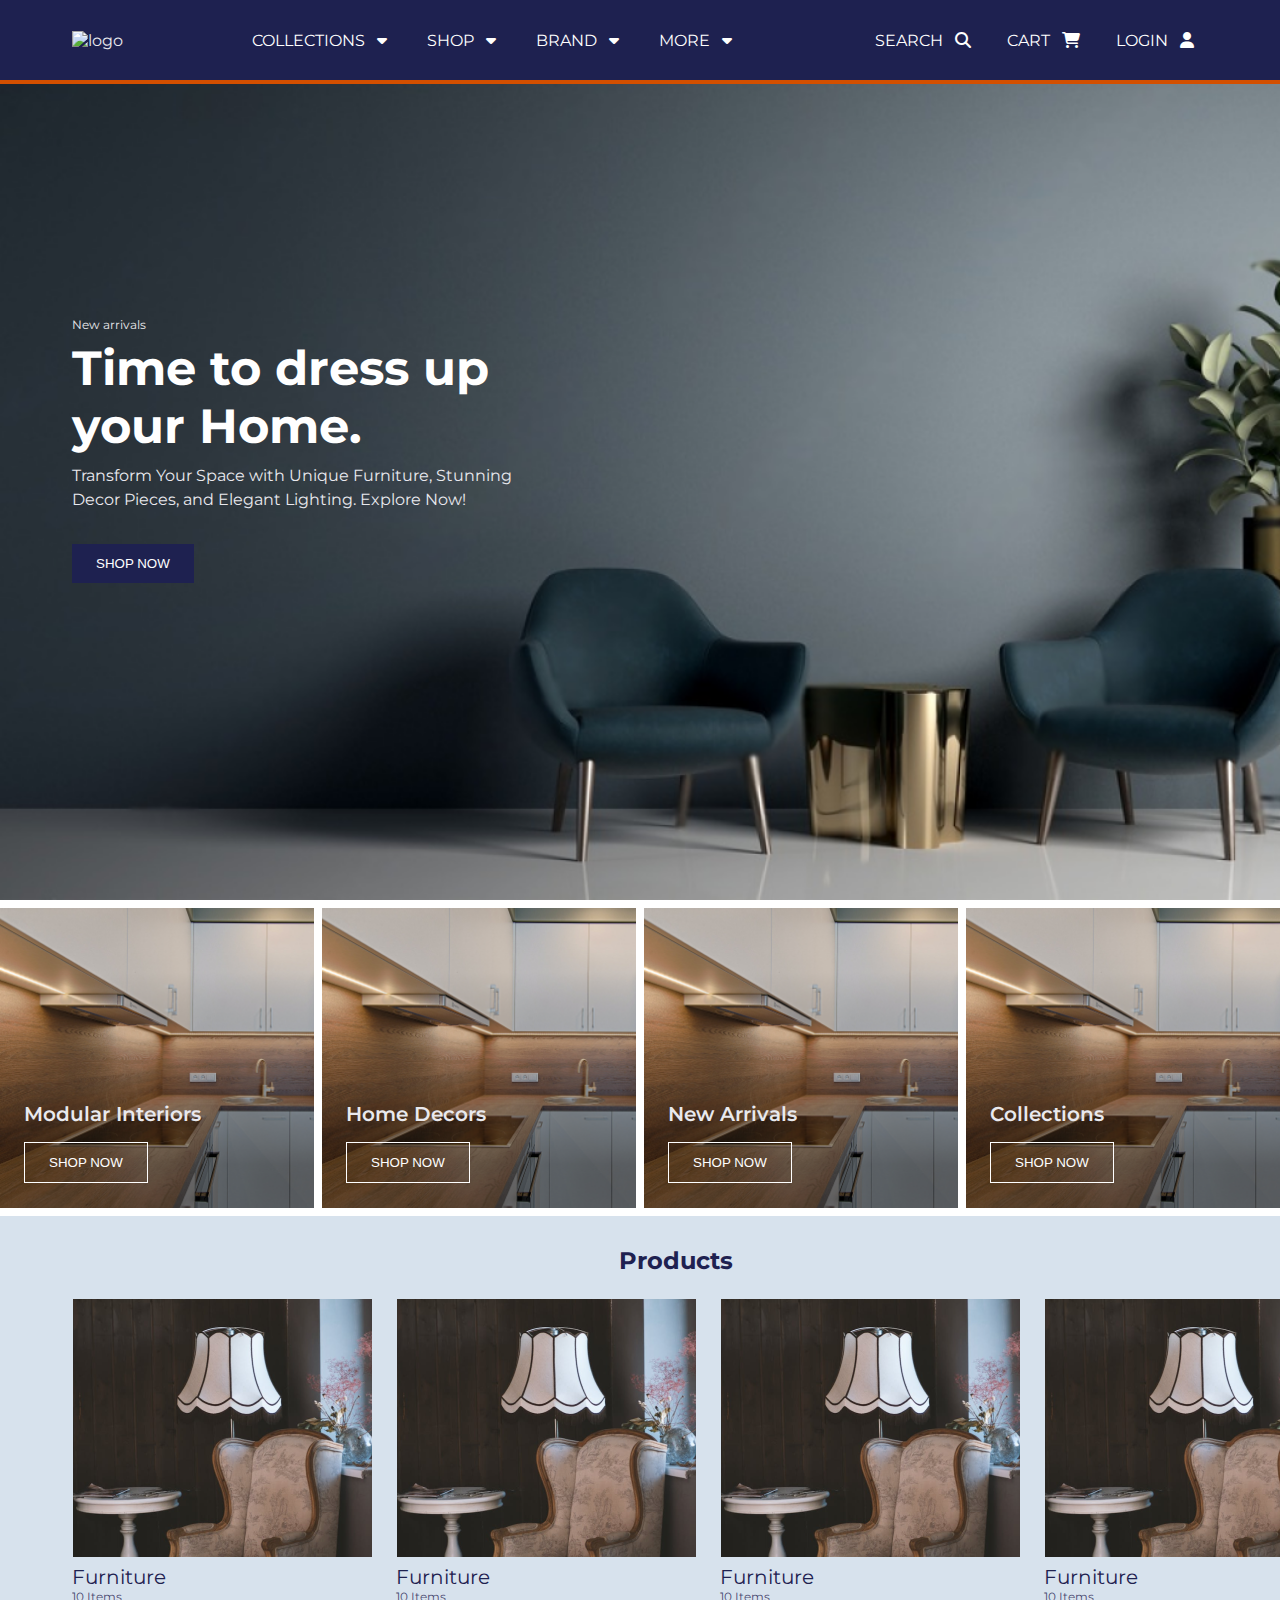
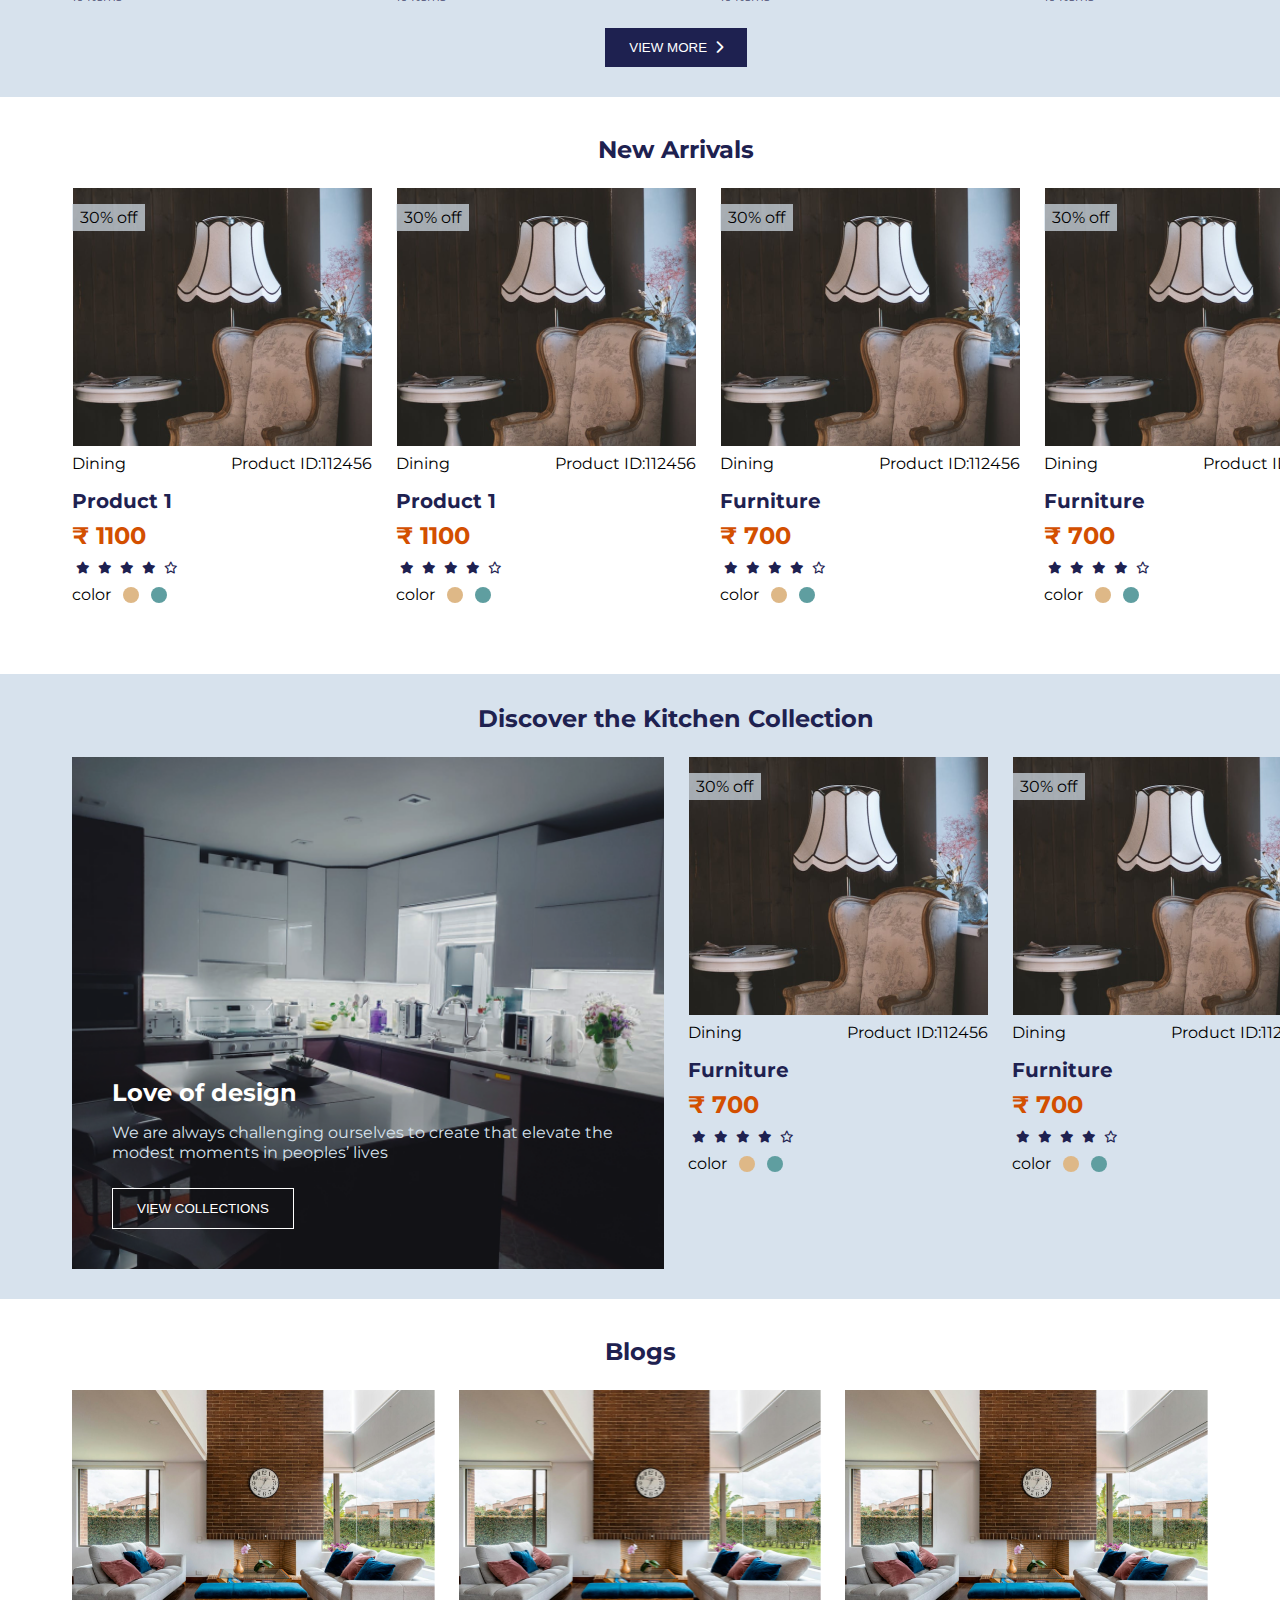
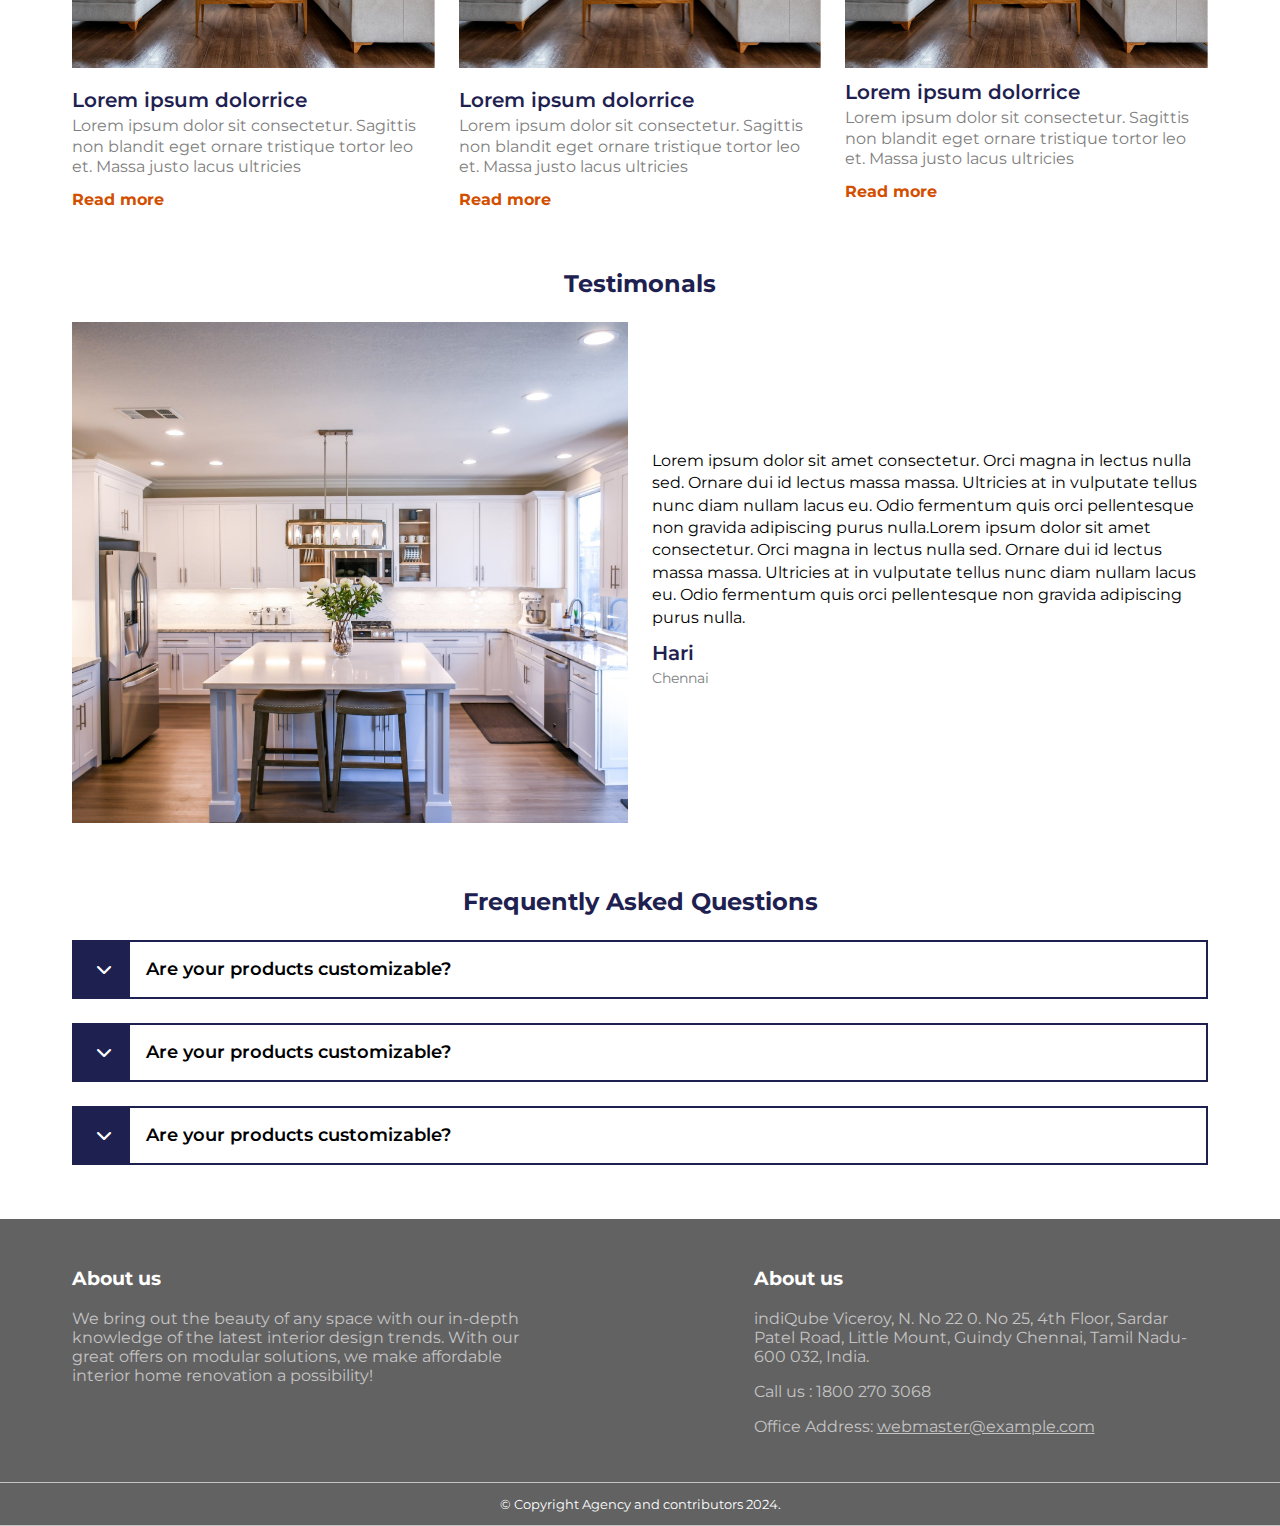
==== index.html @ 2c332faf "Add files via upload" ====
<!DOCTYPE html>
<html lang="en">
<head>
    <meta charset="UTF-8">
    <meta name="viewport" content="width=device-width, initial-scale=1.0">
    <title>Modern Envision eCommerce</title>
    <link rel="stylesheet" href="style.css">
    <link rel="stylesheet" href="responive.css">
    <link rel="stylesheet" href="https://cdnjs.cloudflare.com/ajax/libs/font-awesome/6.5.1/css/all.min.css" />
    <link rel="preconnect" href="https://fonts.googleapis.com">
    <link rel="preconnect" href="https://fonts.gstatic.com" crossorigin>
    <link href="https://fonts.googleapis.com/css2?family=Montserrat:ital,wght@0,100..900;1,100..900&display=swap" rel="stylesheet">
</head>
<body>
    
    <header class="nav">
        <div class="logo-link">
            <img src="Images/Logo.svg" alt="logo" class="logo">
        </div>
        <div class="menu">
            <a href="#" class="menu-item">
                <div class="menu-link">COLLECTIONS</div>
                <i class="fa fa-caret-down"></i>
            </a>
            <a href="#" class="menu-item">
                <div class="menu-link">SHOP</div>
                <i class="fa fa-caret-down"></i>
            </a>
            <a href="#" class="menu-item">
                <div class="menu-link">BRAND</div>
                <i class="fa fa-caret-down"></i>
            </a>
            <a href="#" class="menu-item">
                <div class="menu-link">MORE</div>
                <i class="fa fa-caret-down"></i>
            </a>
        </div>

        <div class="link">
            <a href="#" class="link-item">
                <div class="menu-link">SEARCH</div>
                <i class="fa fa-search" aria-hidden="true"></i>
                
            </a>
            <a href="#" class="link-item">
                <div class="menu-link">CART</div>
                <i class="fa fa-shopping-cart" aria-hidden="true"></i>
            </a>
            <a href="#" class="link-item">
                <div class="menu-link">LOGIN</div>
                <i class="fa fa-user" ></i>
            </a>
            
            <div class="action-btn">
                <i class="fa fa-bars" aria-hidden="true"></i>
            </div>
            
        </div>
        <div class="Nav_dropdown">
            <div class="action-btn">
                <i class="fa fa-bars" aria-hidden="true"></i>
            </div>
            <div class="menu">
                <a href="#" class="menu-item">
                    <div class="menu-link">COLLECTIONS</div>
                </a>
                <a href="#" class="menu-item">
                    <div class="menu-link">SHOP</div>
                </a>
                <a href="#" class="menu-item">
                    <div class="menu-link">BRAND</div>
                </a>
                <a href="#" class="menu-item">
                    <div class="menu-link">MORE</div>
                </a>
            </div>
    
        </div>
    
    </header>
    <section class="hero">
        <img src="Images/hero-image.png" alt="hero-image" class="hero-image">
        <div class="hero-wrapper">
            <div class="hero-contant">
                <div class="hero-caption">New arrivals</div>
                <div class="hero-heading">Time to dress up your Home.</div>
                <div class="hero-subheading">Transform Your Space with Unique Furniture, Stunning Decor Pieces, and Elegant Lighting. Explore Now!</div>
            </div>
            <div class="primary-btn-container">
                <button class="primary-btn">SHOP NOW</button>
            </div>
        </div>
    </section>

    <!--End of header-->
    <!--start of collection-->
    <section class="collection">
        <div class="collection-card1">
            <img src="Images/collection1.png" alt="collection-image" class="collection-image">
            <div class="collection-container">
                <div class="collection-name">Modular Interiors</div>
                <button class="secondary-btn">SHOP NOW</button>
            </div>
        </div>
        <div class="collection-card2">
            <img src="Images/collection1.png" alt="collection-image" class="collection-image">
            <div class="collection-container">
                <div class="collection-name">Home Decors</div>
                <button class="secondary-btn">SHOP NOW</button>
            </div>
        </div>
        <div class="collection-card3">
            <img src="Images/collection1.png" alt="collection-image" class="collection-image">
            <div class="collection-container">
                <div class="collection-name">New Arrivals</div>
                <button class="secondary-btn">SHOP NOW</button>
            </div>
        </div>
        <div class="collection-card4">
            <img src="Images/collection1.png" alt="collection-image" class="collection-image">
            <div class="collection-container">
                <div class="collection-name">Collections</div>
                <button class="secondary-btn">SHOP NOW</button>
            </div>
        </div>

    </section>

    <!--end of collection-->
    <!--Start of Products-->
    <section class="products">
        <div class="section-heading-container">
            <div class="section-heading">Products</div>
        </div>
        <div class="products-wrapper">
            <!--product card-->
            <a class="products-card" href="#">
                <div class="product-image-wrapper">
                    <img src="Images/Product-image.png" alt="Product-image" class="product-image">
                </div>
                <p class="product-name">Furniture</p>
                <p class="No-of-product">10 Items</p>
            </a>
            <a class="products-card" href="#">
                <div class="product-image-wrapper">
                    <img src="Images/Product-image.png" alt="Product-image" class="product-image">
                </div>
                <p class="product-name">Furniture</p>
                <p class="No-of-product">10 Items</p>
            </a>
            <a class="products-card" href="#">
                <div class="product-image-wrapper">
                    <img src="Images/Product-image.png" alt="Product-image" class="product-image">
                </div>
                <p class="product-name">Furniture</p>
                <p class="No-of-product">10 Items</p>
            </a>
            <a class="products-card" href="#">
                <div class="product-image-wrapper">
                    <img src="Images/Product-image.png" alt="Product-image" class="product-image">
                </div>
                <p class="product-name">Furniture</p>
                <p class="No-of-product">10 Items</p>
            </a>
            <a class="products-card" href="#">
                <div class="product-image-wrapper">
                    <img src="Images/Product-image.png" alt="Product-image" class="product-image">
                </div>
                <p class="product-name">Furniture</p>
                <p class="No-of-product">10 Items</p>
            </a>
            <a class="products-card" href="#">
                <div class="product-image-wrapper">
                    <img src="Images/Product-image.png" alt="Product-image" class="product-image">
                </div>
                <p class="product-name">Furniture</p>
                <p class="No-of-product">10 Items</p>
            </a>
            <a class="products-card" href="#">
                <div class="product-image-wrapper">
                    <img src="Images/Product-image.png" alt="Product-image" class="product-image">
                </div>
                <p class="product-name">Furniture</p>
                <p class="No-of-product">10 Items</p>
            </a>
        </div>
        <div class="section-btn-container">
            <button class="primary-btn">VIEW MORE <span><i class="fa-solid fa-chevron-right"></i> </span></button>
        </div>
    </section>

    <!--End of product sections-->
    <!--End of New Arrivals-->
    <section class="New-arrivals">
        <div class="section-heading-container">
            <div class="section-heading">New Arrivals</div>
        </div>
        <div class="products-wrapper">
            <!--product card-->
            <div class="products-card-new-arrivals" id="prod-0001">
                <div class="product-image-wrapper">
                    <img src="Images/Product-image.png" alt="Product-image" class="product-image">
                    <div class="product-offer">30% off</div>
                    <!--<div class="add-to-cart-container">
                        <button class="secondary-btn">Add to card</button>
                    </div>-->
                </div>
                <div class="product-id">
                    <div class="product-cat">Dining</div>
                    <div class="prod-id">Product ID:112456</div>
                </div>
                <p class="product-name">Product 1</p>
                <p class="product-price">₹ 1100</p>
                <div class="product-rating">
                    <i class="fa-solid fa-star fa-xs" id="star"></i>
                    <i class="fa-solid fa-star fa-xs" id="star"></i>
                    <i class="fa-solid fa-star fa-xs" id="star"></i>
                    <i class="fa-solid fa-star fa-xs" id="star"></i>
                    <i class="fa-regular fa-star fa-xs" id="star"></i>
                </div>
                <div class="product-color-container">
                    <p class="product-color">color </p>
                    <div class="prod_color"></div>
                    <div class="prod_color"></div>    

                </div>
            </div>
            <!--product card-->
            <div class="products-card-new-arrivals" id="prod-0001">
                <div class="product-image-wrapper">
                    <img src="Images/Product-image.png" alt="Product-image" class="product-image">
                    <div class="product-offer">30% off</div>
                    <!--<div class="add-to-cart-container">
                        <button class="secondary-btn">Add to card</button>
                    </div>-->
                </div>
                <div class="product-id">
                    <div class="product-cat">Dining</div>
                    <div class="prod-id">Product ID:112456</div>
                </div>
                <p class="product-name">Product 1</p>
                <p class="product-price">₹ 1100</p>
                <div class="product-rating">
                    <i class="fa-solid fa-star fa-xs" id="star"></i>
                    <i class="fa-solid fa-star fa-xs" id="star"></i>
                    <i class="fa-solid fa-star fa-xs" id="star"></i>
                    <i class="fa-solid fa-star fa-xs" id="star"></i>
                    <i class="fa-regular fa-star fa-xs" id="star"></i>
                </div>
                <div class="product-color-container">
                    <p class="product-color">color </p>
                    <div class="prod_color"></div>
                    <div class="prod_color"></div>    

                </div>
            </div>
            <!--product card-->
            <div class="products-card-new-arrivals">
                <div class="product-image-wrapper">
                    <img src="Images/Product-image.png" alt="Product-image" class="product-image">
                    <div class="product-offer">30% off</div>
                    <!--<div class="add-to-cart-container">
                        <button class="secondary-btn">Add to card</button>
                    </div>-->
                </div>
                <div class="product-id">
                    <div class="product-cat">Dining</div>
                    <div class="prod-id">Product ID:112456</div>
                </div>
                <p class="product-name">Furniture</p>
                <p class="product-price">₹ 700</p>
                <div class="product-rating">
                    <i class="fa-solid fa-star fa-xs" id="star"></i>
                    <i class="fa-solid fa-star fa-xs" id="star"></i>
                    <i class="fa-solid fa-star fa-xs" id="star"></i>
                    <i class="fa-solid fa-star fa-xs" id="star"></i>
                    <i class="fa-regular fa-star fa-xs" id="star"></i>
                </div>
                <div class="product-color-container">
                    <p class="product-color">color </p>
                    <div class="prod_color"></div>
                    <div class="prod_color"></div>    

                </div>
            </div>
            <!--product card-->
            <div class="products-card-new-arrivals" >
                <div class="product-image-wrapper">
                    <img src="Images/Product-image.png" alt="Product-image" class="product-image">
                    <div class="product-offer">30% off</div>
                    <!--<div class="add-to-cart-container">
                        <button class="secondary-btn">Add to card</button>
                    </div>-->
                </div>
                <div class="product-id">
                    <div class="product-cat">Dining</div>
                    <div class="prod-id">Product ID:112456</div>
                </div>
                <p class="product-name">Furniture</p>
                <p class="product-price">₹ 700</p>
                <div class="product-rating">
                    <i class="fa-solid fa-star fa-xs" id="star"></i>
                    <i class="fa-solid fa-star fa-xs" id="star"></i>
                    <i class="fa-solid fa-star fa-xs" id="star"></i>
                    <i class="fa-solid fa-star fa-xs" id="star"></i>
                    <i class="fa-regular fa-star fa-xs" id="star"></i>
                </div>
                <div class="product-color-container">
                    <p class="product-color">color </p>
                    <div class="prod_color"></div>
                    <div class="prod_color"></div>    

                </div>
            </div>
            <!--product card-->
            <div class="products-card-new-arrivals" >
                <div class="product-image-wrapper">
                    <img src="Images/Product-image.png" alt="Product-image" class="product-image">
                    <div class="product-offer">30% off</div>
                    <!--<div class="add-to-cart-container">
                        <button class="secondary-btn">Add to card</button>
                    </div>-->
                </div>
                <div class="product-id">
                    <div class="product-cat">Dining</div>
                    <div class="prod-id">Product ID:112456</div>
                </div>
                <p class="product-name">Furniture</p>
                <p class="product-price">₹ 700</p>
                <div class="product-rating">
                    <i class="fa-solid fa-star fa-xs" id="star"></i>
                    <i class="fa-solid fa-star fa-xs" id="star"></i>
                    <i class="fa-solid fa-star fa-xs" id="star"></i>
                    <i class="fa-solid fa-star fa-xs" id="star"></i>
                    <i class="fa-regular fa-star fa-xs" id="star"></i>
                </div>
                <div class="product-color-container">
                    <p class="product-color">color </p>
                    <div class="prod_color"></div>
                    <div class="prod_color"></div>    

                </div>
            </div>
            <!--product card-->
            <div class="products-card-new-arrivals" >
                <div class="product-image-wrapper">
                    <img src="Images/Product-image.png" alt="Product-image" class="product-image">
                    <div class="product-offer">30% off</div>
                    <!--<div class="add-to-cart-container">
                        <button class="secondary-btn">Add to card</button>
                    </div>-->
                </div>
                <div class="product-id">
                    <div class="product-cat">Dining</div>
                    <div class="prod-id">Product ID:112456</div>
                </div>
                <p class="product-name">Furniture</p>
                <p class="product-price">₹ 700</p>
                <div class="product-rating">
                    <i class="fa-solid fa-star fa-xs" id="star"></i>
                    <i class="fa-solid fa-star fa-xs" id="star"></i>
                    <i class="fa-solid fa-star fa-xs" id="star"></i>
                    <i class="fa-solid fa-star fa-xs" id="star"></i>
                    <i class="fa-regular fa-star fa-xs" id="star"></i>
                </div>
                <div class="product-color-container">
                    <p class="product-color">color </p>
                    <div class="prod_color"></div>
                    <div class="prod_color"></div>    

                </div>
            </div>
        </div>   
    </section>
    <!---end of new-arivals-->
    <!---start of collectios-->
    <section class="New-collection">
        <div class="collection-collection">
            <div class="section-heading-container">
                <div class="section-heading">Discover the Kitchen Collection</div>
            </div>
            <div class="New-collection-container">
                <div class="collection-ad">
                    <img src="Images/collection-ad-image.png" class="collection-ad-image">
                    <div class="collection-ad-contant">
                        <p class="collection-ad-heading">Love of design</p>
                        <p class="collection-ad-paragraph">We are always challenging ourselves to create that elevate the modest moments in peoples’ lives</p>
                        <button class="secondary-btn">VIEW COLLECTIONS</button>
                    </div>
                </div>
                <div class="collection-products-wrapper">
                    <div class="products-wrapper">
                        <div class="products-card-new-arrivals" >
                            <div class="product-image-wrapper">
                                <img src="Images/Product-image.png" alt="Product-image" class="product-image">
                                <div class="product-offer">30% off</div>
                                <!--<div class="add-to-cart-container">
                                    <button class="secondary-btn">Add to card</button>
                                </div>-->
                            </div>
                            <div class="product-id">
                                <div class="product-cat">Dining</div>
                                <div class="prod-id">Product ID:112456</div>
                            </div>
                            <p class="product-name">Furniture</p>
                            <p class="product-price">₹ 700</p>
                            <div class="product-rating">
                                <i class="fa-solid fa-star fa-xs" id="star"></i>
                                <i class="fa-solid fa-star fa-xs" id="star"></i>
                                <i class="fa-solid fa-star fa-xs" id="star"></i>
                                <i class="fa-solid fa-star fa-xs" id="star"></i>
                                <i class="fa-regular fa-star fa-xs" id="star"></i>
                            </div>
                            <div class="product-color-container">
                                <p class="product-color">color </p>
                                <div class="prod_color"></div>
                                <div class="prod_color"></div>    
            
                            </div>
                        </div>

                        <div class="products-card-new-arrivals" >
                            <div class="product-image-wrapper">
                                <img src="Images/Product-image.png" alt="Product-image" class="product-image">
                                <div class="product-offer">30% off</div>
                                <!--<div class="add-to-cart-container">
                                    <button class="secondary-btn">Add to card</button>
                                </div>-->
                            </div>
                            <div class="product-id">
                                <div class="product-cat">Dining</div>
                                <div class="prod-id">Product ID:112456</div>
                            </div>
                            <p class="product-name">Furniture</p>
                            <p class="product-price">₹ 700</p>
                            <div class="product-rating">
                                <i class="fa-solid fa-star fa-xs" id="star"></i>
                                <i class="fa-solid fa-star fa-xs" id="star"></i>
                                <i class="fa-solid fa-star fa-xs" id="star"></i>
                                <i class="fa-solid fa-star fa-xs" id="star"></i>
                                <i class="fa-regular fa-star fa-xs" id="star"></i>
                            </div>
                            <div class="product-color-container">
                                <p class="product-color">color </p>
                                <div class="prod_color"></div>
                                <div class="prod_color"></div>    
            
                            </div>
                        </div>

                        <div class="products-card-new-arrivals" >
                            <div class="product-image-wrapper">
                                <img src="Images/Product-image.png" alt="Product-image" class="product-image">
                                <div class="product-offer">30% off</div>
                                <!--<div class="add-to-cart-container">
                                    <button class="secondary-btn">Add to card</button>
                                </div>-->
                            </div>
                            <div class="product-id">
                                <div class="product-cat">Dining</div>
                                <div class="prod-id">Product ID:112456</div>
                            </div>
                            <p class="product-name">Furniture</p>
                            <p class="product-price">₹ 700</p>
                            <div class="product-rating">
                                <i class="fa-solid fa-star fa-xs" id="star"></i>
                                <i class="fa-solid fa-star fa-xs" id="star"></i>
                                <i class="fa-solid fa-star fa-xs" id="star"></i>
                                <i class="fa-solid fa-star fa-xs" id="star"></i>
                                <i class="fa-regular fa-star fa-xs" id="star"></i>
                            </div>
                            <div class="product-color-container">
                                <p class="product-color">color </p>
                                <div class="prod_color"></div>
                                <div class="prod_color"></div>    
            
                            </div>
                        </div>
                    </div>
                </div>
            </div>
        </div>

    </section>

    <!--End of New collection-->
    <!---start of blogs-->

    <section class="blogs-section">
        <div class="section-heading-container">
            <div class="section-heading">Blogs</div>

        </div>
        <div class="blogs-container">
            <div class="blogs">
                <div class="blogs-img">
                    <img src="Images/Blog-img.png" class="blogs-img">
                </div>
                <p class="bloger-name">Lorem ipsum dolorrice</p>
                <p class="bloger-story">Lorem ipsum dolor sit  consectetur. Sagittis non blandit eget ornare tristique tortor leo et. Massa justo lacus ultricies </p>
                <p class="tertiary-btn">Read more</p>
            </div>
            <div class="blogs">
                <div class="blogs-img">
                    <img src="Images/Blog-img.png" class="blogs-img">
                </div>
                <p class="bloger-name">Lorem ipsum dolorrice</p>
                <p class="bloger-story">Lorem ipsum dolor sit  consectetur. Sagittis non blandit eget ornare tristique tortor leo et. Massa justo lacus ultricies </p>
                <p class="tertiary-btn">Read more</p>
            </div>
            <div class="blogs">
                <div class="blogs-img-wrapper">
                    <img src="Images/Blog-img.png" class="blogs-img">
                </div>
                <p class="bloger-name">Lorem ipsum dolorrice</p>
                <p class="bloger-story">Lorem ipsum dolor sit  consectetur. Sagittis non blandit eget ornare tristique tortor leo et. Massa justo lacus ultricies </p>
                <a class="tertiary-btn">Read more</a>
            </div>
        </div>

    </section>
    <!--end of blogs-->
    <!--start of testimonals--> 
    <section class="testimonals-section">
        <div class="section-heading-container">
            <div class="section-heading">Testimonals</div>
            
        </div>
        <div class="testimonals-container">
            <div class="testimonals--wrapper-left">
                <img src="Images/testimonals.png" class="testimonals-image">
            </div>
            <div class="testimonals--wrapper-right">
                <p class="user-strory">Lorem ipsum dolor sit amet consectetur. Orci magna in lectus nulla sed. Ornare dui id lectus massa massa. Ultricies at in vulputate tellus nunc diam nullam lacus eu. Odio fermentum quis orci pellentesque non gravida adipiscing purus nulla.Lorem ipsum dolor sit amet consectetur. Orci magna in lectus nulla sed. Ornare dui id lectus massa massa. Ultricies at in vulputate tellus nunc diam nullam lacus eu. Odio fermentum quis orci pellentesque non gravida adipiscing purus nulla.</p>
                <p class="user-name">Hari</p>
                <p class="user-location">Chennai</p>
            </div>
        </div>
    </section>
    
    <!--end of testimonals-->
    <!--start of FAQ--> 
    <section class="faq">
        <div class="section-heading-container">
            <div class="section-heading">Frequently Asked Questions</div>
        </div>
        <div class="faq-container">
            <div class="accorden">
                <div class="accorden_head">
                    <div class="acord_icon">
                        <i class="fa fa-chevron-down" aria-hidden="true"></i>
                    </div>
                    <div class="acord_question">
                        Are your products customizable?
                    </div>
                </div>
                
            </div>
            <div class="faq_answer">
                <p>Lorem ipsum dolor sit amet. Sit dolor autem et aliquid quasi ad totam eveniet et quas iste ea sequi blanditiis. Et placeat ullam est dolorem labore et tempore omnis ut sequi voluptas ut distinctio reprehenderit sed blanditiis voluptatem. Ut omnis exercitationem id autem sunt sed distinctio explicabo id atque reiciendis.</p>
            </div>
        </div>

        <div class="faq-container">
            <div class="accorden">
                <div class="accorden_head">
                    <div class="acord_icon">
                        <i class="fa fa-chevron-down" aria-hidden="true"></i>
                    </div>
                    <div class="acord_question">
                        Are your products customizable?
                    </div>
                </div>
                
            </div>
            <div class="faq_answer">
                <p>Lorem ipsum dolor sit amet. Sit dolor autem et aliquid quasi ad totam eveniet et quas iste ea sequi blanditiis. Et placeat ullam est dolorem labore et tempore omnis ut sequi voluptas ut distinctio reprehenderit sed blanditiis voluptatem. Ut omnis exercitationem id autem sunt sed distinctio explicabo id atque reiciendis.</p>
            </div>
        </div>

        <div class="faq-container">
            <div class="accorden">
                <div class="accorden_head">
                    <div class="acord_icon">
                        <i class="fa fa-chevron-down" aria-hidden="true"></i>
                    </div>
                    <div class="acord_question">
                        Are your products customizable?
                    </div>
                </div>
                
            </div>
            <div class="faq_answer">
                <p>Lorem ipsum dolor sit amet. Sit dolor autem et aliquid quasi ad totam eveniet et quas iste ea sequi blanditiis. Et placeat ullam est dolorem labore et tempore omnis ut sequi voluptas ut distinctio reprehenderit sed blanditiis voluptatem. Ut omnis exercitationem id autem sunt sed distinctio explicabo id atque reiciendis.</p>
            </div>
        </div>
    </section>
    <section class="footer">
        <div class="container">
            <h3>About us</h3>
            <p>We bring out the beauty of any space with our in-depth knowledge of the latest interior design trends. With our great offers on modular solutions, we make affordable interior home renovation a possibility!</p>
        </div>
        <div class="container">
            <h3>About us</h3>
            <p>indiQube Viceroy, N. No 22 0. No 25, 4th Floor, Sardar Patel Road, Little Mount, Guindy Chennai, Tamil Nadu-600 032, India. </p>
            <p>Call us : <span>1800 270 3068</span></p>
            <p>Office Address: <a href="mailto:talktous@magickhome.com">webmaster@example.com</a></p>
            
        </div>


    </section>

    <section class="copyright">
        <p>© Copyright Agency and contributors 2024.</p>
    </section>
    
    <script src="script.js"></script>
</body>
</html>
---- style.css ----
body{
    font-family: "Montserrat", sans-serif;
    margin: 0;

}
section{
    overflow: hidden;
   
}
a{
    text-decoration: none;
}

i{
    padding-left: 4px;
}
header{
    display: flex;
    background-color: #1E2150;
    color: #E9E9EE;
    align-items: center;
    justify-content: space-between;
    position:fixed;
    top: 0;
    left: 0;
    right: 0;
    height: 80px;
    padding: 0 72px 0 72px;
    border-bottom: 3pt solid #D34F00;
    z-index: 100;
}
.logo{
    height: 64px;
}

.menu {
    display: flex;
}

.menu-item{
    display: flex;
    padding: 8px 16px 8px 16px;
    align-items: center;
    color: white;
}

.menu-item:hover, .link-item:hover{
    color: #D34F00;
    font-weight: bold;
}

.menu-link{
    padding: 8px;
    text-decoration: none;
}
.link{
    display: flex;
}

.link-item{
    display: flex;
    padding: 8px 14px 8px 14px;
    align-items: center;
    color: white;
}


.action-btn i{
    font-size: 18px;
}

.action-btn ,.Nav_dropdown{
    display: none;
}

.Nav_dropdown .active-nav{
    position: absolute;
    top: 0;
    bottom: 0;
    right: 0;
    width: 336px;
    height: 100vh;
    display: flex;
    flex-direction: column;
    background-color:rgba(30, 33, 80, 1);
    align-items: end;
    padding: 24px 24px;
}


.Nav_dropdown .menu{
    display: flex;
    flex-direction: column;
    padding: 8px 16px 8px 16px;
    color: white;
    width: 100%;
}

.Nav_dropdown .action-btn{
    display: block;
    float: right;
}



.hero{
    width: 100%;
    height: 100vh;
    position: relative;
    display: flex;
    align-items: center;
    
}
.collection-image, .hero-image {
    width: 100%;
    height: 100%;
    object-fit:cover;
    background-repeat: no-repeat;
    transition: scale .5s;
}

.collection-image:hover{
    scale: 1.1;
}


.hero-wrapper{
    position: absolute;
    max-width: 35%; 
    left:72px;

}

.hero-caption{
    color: #E9E9EE;
    font-size: 12px;
    padding-bottom: 8px;
}

.hero-heading{
    color:white;
    font-size: 48px;
    font-weight: bold;
    line-height: 120%;
    padding-bottom: 8px;
    
}

.hero-subheading{
    color: #E9E9EE;
    font-size: 16px;
    line-height: 150%

    
}

.primary-btn{
    background-color: #1E2150;
    color: white;
    padding: 12px 24px 12px 24px;
    border-style: none;
    cursor: pointer;
    transition: scale 0.15s, background-color 0.15s;
}

.primary-btn:hover{
    scale: 1.1;
    background-color: #D34F00;;
    
}
.hero-contant{
    margin-bottom: 32px;
}

.collection{
    display: flex;
    margin: 0;
    padding-top: 8px;
    width: 100%;
    height: 300px;
    justify-content: space-between;
    column-gap: 8px;
    overflow: auto;
}

.collection::-webkit-scrollbar{
    display: none;
}
.collection-card1, .collection-card2, .collection-card3, .collection-card4{
    flex: 1;
    height: 100%;
    min-width: 260px;
    position: relative;
    overflow: hidden;
}

.collection-container{
    position: absolute;
    bottom: 0;
    left: 0;
    right: 0;
    height: 30%;
    padding: 0  24px 16px 24px;
    
}



.collection-name{
    color: #E9E9EE;
    font-size: 20px;
    font-weight: 600;
    margin-bottom: 16px;
    
}
.secondary-btn{
    background-color: transparent;
    color: white;
    border: 1px solid white;
    padding: 12px 24px 12px 24px;
    cursor: pointer;
    transition: scale 0.15s, background-color 0.15s;
}

.secondary-btn:hover{
    background-color: rgba(0, 0, 0, .5);
    scale: 1.1;
}

.products, .New-arrivals, .blogs-section{
    display: flex;
    margin: 0;
    margin-top: 8px;
    padding: 30px 0px 30px 72px;
    width: auto;
    column-gap: 8px;
    flex-direction: column;
    background-color: #D7E2ED;
    
    
}
.New-arrivals{
    background-color: white;
}

.blogs-section, .testimonals-section, .faq, .footer{
    background-color: white;
    padding: 30px 72px 30px 72px;
}

.section-heading{
    color: #1E2150;
    font-weight: bold;
    font-size: 24px;
    text-align: center;
    margin-bottom: 24px;
}

.products-wrapper{
    position: relative;
    margin-bottom: 24px;
    display: flex;
    column-gap: 24px;
    overflow: auto;
}
.products-wrapper::-webkit-scrollbar{
    display: none;
}
.products-card{
    width: 300px;
    display: flex;
    flex-direction: column;

}
.products-card-new-arrivals{
    width: 300px;
    display: flex;
    flex-direction: column;
}

.product-image-wrapper{
    overflow: hidden;
    display: flex;
    position: relative;
    cursor: pointer;
}

.product-image{
    object-fit: cover;
    overflow: hidden;
    transition: scale .5s;
}
.product-image:hover{
    scale: 1.1;
}

.product-offer{
    position:absolute;
    left: 0;
    top: 16px;
    background-color: rgba(215, 226, 237, .7);
    padding: 4px 8px 4px 8px;
}
/*
.product-image-wrapper .add-to-cart-container{
    position: absolute;
    left: 0;
    right: 0;
    bottom: 0;
    top:  0;
    display: flex;
    justify-content: center;
    align-items: center;
    opacity: 0;
    
}*/


.products-card p, .products-card-new-arrivals p{
    margin: 0px;
    text-decoration: none;

    
}

.product-name{
    color: #1E2150;
    font-size: 20px;
    margin-bottom: 8px;
    margin-top: 8px !important;
    
}
.No-of-product{
    color: rgba(30, 33, 80, .8);
    font-size: 12px;
    margin-bottom: 8px;
}
.section-btn-container{
    display: flex;
    justify-content: space-around;
}

.product-id{
    display: flex;
    justify-content: space-between;
    margin-bottom: 8px;
    margin-top: 8px;
}

.products-card-new-arrivals .product-name{
    font-weight: bold;
    margin-bottom: 8px;
    
}

.product-rating{
    margin-bottom: 8px;
    color: #1E2150;
}


.product-price{
    color: #D34F00;
    font-weight: bold;
    font-size: 24px;
    padding-bottom: 8px;
}

.product-color-container{
    display:flex;
    justify-content: left;
    column-gap: 12px;
    align-items: center;
    margin-bottom: 8px;

}

.prod_color{
    width: 16px;
    height: 16px;
    border-radius: 50%;
    cursor: pointer;
}

.prod_color:nth-of-type(1){
    background-color: burlywood;
}
.prod_color:nth-of-type(2){
    background-color: cadetblue;
}

.active-color{
    outline: 2px solid #1E2150;
    outline-offset: 3px;

}
label{
    display: inline-block;
    width: 16px;
    height: 16px;
    border-radius: 50%;
    cursor: pointer;
}
label:nth-of-type(1) {
    background-color: burlywood;
}
label:nth-of-type(2){
    background-color: cadetblue;
}


[type=radio]:checked + label{
    border-spacing: 2px;
    outline: 1.5pt solid #1E2150;
    outline-offset: 2pt;

}

.custom-checkbox{
    position: relative;
    display: flex;
    align-items: center;
    justify-content: center;

}
.checkmark {
    position: absolute;
    height: 20px;
    width: 20px;
    border: 1.5px solid black;
    border-radius: 50%;
    opacity: 0;
    cursor: pointer;
    z-index: 10;
}

.color1{
    border-style: none;
    background-color: burlywood;
    border-radius: 50%;
    width: 16px;
    height: 16px;
    cursor: pointer;
}

.color2{
    position: relative;
    background-color: rgb(95, 221, 179);
    border-radius: 50%;
    width: 16px;
    height: 16px;
    cursor: pointer;
    z-index: 10;
}

.selected_color{
    border-spacing: 2px;
    outline: 2pt solid #1E2150;
    outline-offset: 2pt;
}



/*new-Collection*/

.New-collection{
    display: flex;
    margin: 0;
    margin-top: 8px;
    padding: 30px 0px 30px 72px;
    width: auto;
    column-gap: 8px;
    flex-direction: column;
    background-color: #D7E2ED;
    
}
.New-collection-container{
    position: relative;
    display: flex;
    column-gap: 24px;
}
.collection-ad{
    flex: 50%;
    width: 100%;
    display: flex;
    flex-direction: column;
    position: relative;

}

.collection-products-wrapper{
    flex: 50%;
    
    overflow: hidden;
}

.collection-ad-contant{
    position: absolute;
    z-index: 2;
    padding: 40px;
    bottom: 0;
    
 
}
.collection-ad-image{
    z-index: 1;
    
}

.collection-ad-heading{
    color:white;
    font-weight: bold;
    font-size: 24px;
    margin-bottom: 8px;
}

.collection-ad-paragraph{
    color:#D7E2ED;
    font-size: 16px;
    line-height: 130%;
    margin-bottom: 24px;
    text-wrap: wrap;
}

/*start of blogs*/

.blogs-container{
    display: flex;
    column-gap: 24px;

}

.blogs{
    flex: 1;
}

.blogs-img{
    width: 100%;
    margin-bottom: 8px;
}
.bloger-name, .user-name{
    margin: 0px;
    font-weight: 600;
    color: #1E2150;
    font-size: 20px;
    margin-bottom: 4px;
}

.bloger-story{
    margin: 0px;
    color: gray;
    font-size: 16px;
    line-height: 130%;
    margin-bottom: 12px;
    
}

.tertiary-btn{
    color: #D34F00;
    margin: 0px;
    font-size: 16px;
    font-weight: bold;
    cursor: pointer;
}

/*testminols start*/

.testimonals-container{
  display: flex;
  column-gap: 24px;
}

.testimonals--wrapper-left{
    flex: 50%;
    width: 100%;

}

.testimonals-image{
    background-color: #D7E2ED;    
    width: 100%;
}

.testimonals--wrapper-right{
    flex: 50%;
    width: 100%;
    display: flex;
    flex-direction: column;
    justify-content: center;
}
.user-location{
    color: gray;
    font-size: 10px;
    margin: 0;
}
.user-location{
    margin: 0px;
    color: gray;
    font-size: 14px;
    margin-bottom: 12px;
}
.user-strory{
    margin: 0px;
    font-size: 16px;
    line-height: 140%;
    margin-bottom: 12px;
    
}


.faq-container {
    border: rgba(30, 33, 80, 1);
    border-width: 2px;
    border-style: solid;
    display: flex;
    flex-direction: column;
    cursor: pointer;
    margin-bottom: 24px;
}



.accorden_head{
    display: flex;
}
.acord_icon i{
    color: white;
}
.acord_icon{
    background-color: #1E2150;
    display: inline;
    padding: 18px 18px;
    
}
.acord_question{
    background-color: transparent;
    padding-left: 16px;
    display: flex;
    align-items: center;
    justify-content: center;
    font-size: 18px;
    font-weight: 600;
}

.faq_answer p{
    margin-left: 16px;
    
}

.faq-container .faq_answer{
    height: 0;
    overflow: hidden;
    transition: height .8s ease;
    
}

.faq-container.active .faq_answer{
    background-color: #f1f7fc;
    height: 150px;
    overflow: scroll;
    overflow-x: hidden;
}


.faq-container.active i{
    transform: rotate(180deg);
}

i {
    transition: transform 0.5s ease;
}


html::-webkit-scrollbar-track{
    background: #D34F00;
    border-bottom: 2px;
}

html::-webkit-scrollbar-track{
    background: #1E2150;
}

.footer, .copyright{
    background-color: #626262;
    color: white;
    display: flex;
    flex-direction: row;
    justify-content: space-between;
    border-bottom: #c5c4c4 solid 1px;
}

.footer .container{
    max-width: 40%;
}

.footer .container p{
    color: #c5c4c4;
}

.footer .container p a{
    color: #c5c4c4;
    text-decoration: underline;
}

.copyright, .copyright p{
    justify-content: center;
    font-size: small;
}
---- responive.css ----
/*extra large device*/
@media (max-width: 1440px){
  
}
/*large display, laptop*/
@media (min-width: 1280px) and (max-width: 1439px){

}

/* taplet-landscape*/
@media (min-width: 781px) and (max-width: 1279px){
    .nav{
        padding: 0 72px 0 72px;
    }

    .logo-link img{
        height: 48px;
    }
    header .menu{
        display: none;
    }
    header .link{
        align-items: center;
    }
    
    header .link .action-btn{
        padding-left: 14px;
    }

    header .action-btn{
        display: inline-block;
    }

    .hero-wrapper {
        position: absolute;
        left: 120px;
        right: 120px;
        max-width: 80%;
        display: flex;
        flex-direction: column;
        align-items: center;
    }
    .hero-contant div{
        display: flex;
        flex-direction: column;
        align-items: center;
        text-align: center;
    }

    

}

/*taplet, mobile-landscape*/
@media (min-width: 376px) and (max-width: 780px){
    .nav{
        padding: 0 24px 0 24px;
    }
    .logo-link img{
        height: 48px;
    }
    header .menu{
        display: none;
    }
    header .link{
        align-items: center;
    }
    
    .nav .link .link-item div{
        display: none;
    }
    header .link .action-btn{
        padding-left: 14px;
    }

    header .action-btn{
        display: inline-block;
    }

    .hero-wrapper {
        position: absolute;
        left: 24px;
        right: 24px;
        max-width: 100%;
        display: flex;
        flex-direction: column;
        align-items: center;
    }
    .hero-contant div{
        display: flex;
        flex-direction: column;
        align-items: center;
        text-align: center;
    }

    .products, .New-arrivals, .blogs-section{
        display: flex;
        margin: 0;
        margin-top: 8px;
        padding: 24px 0px 24px 24px;
        column-gap: 8px;
        flex-direction: column;
        background-color: #D7E2ED;
    }


    
}


/*mobile-portarit*/
@media (max-width: 375px){
    .nav{
        padding: 0 24px 0 24px;
    }
    .logo-link img{
        height: 48px;
    }
    header .menu{
        display: none;
    }
    header .link{
        align-items: center;
    }
    
    .nav .link .link-item div{
        display: none;
    }
    header .link .action-btn{
        padding-left: 14px;
    }

    header .action-btn{
        display: inline-block;
    }

    .hero-wrapper {
        position: absolute;
        left: 24px;
        right: 24px;
        max-width: 100%;
        display: flex;
        flex-direction: column;
        align-items: center;
    }
    .hero-contant div{
        display: flex;
        flex-direction: column;
        align-items: center;
        text-align: center;
    }

    .products, .New-arrivals, .blogs-section{
        display: flex;
        margin: 0;
        margin-top: 8px;
        padding: 24px 0px 24px 24px;
        column-gap: 8px;
        flex-direction: column;
        background-color: #D7E2ED;
    }

    .collection-card1, .collection-card2, .collection-card3, .collection-card4 {
        flex: 1;
        height: 100%;
        min-width: 300px;
        position: relative;
        overflow: hidden;
    }

    .New-collection {
        display: flex;
        margin: 0;
        margin-top: 8px;
        padding: 30px 24px 30px 24px;
        width: auto;
        column-gap: 8px;
        flex-direction: column;
        background-color: #D7E2ED;
    }

    .collection-ad-contant {
        position: absolute;
        z-index: 2;
        padding: 20px;
        top: 30%;
    }

    .section-heading-container{
        display: flex;
        justify-content: center;
    }

    .collection-ad-paragraph {
        display: none;
    }

    .collection-ad-heading {
        color: white;
        font-weight: bold;
        font-size: 24px;
        margin-bottom: 16px;
    }
    .blogs-section .blogs-container .blogs:nth-of-type(3),
    .blogs-section .blogs-container .blogs:nth-of-type(2){
        display: none;
    }

    .testimonals-section .testimonals-container{
        flex-direction: column;
    }

   
}
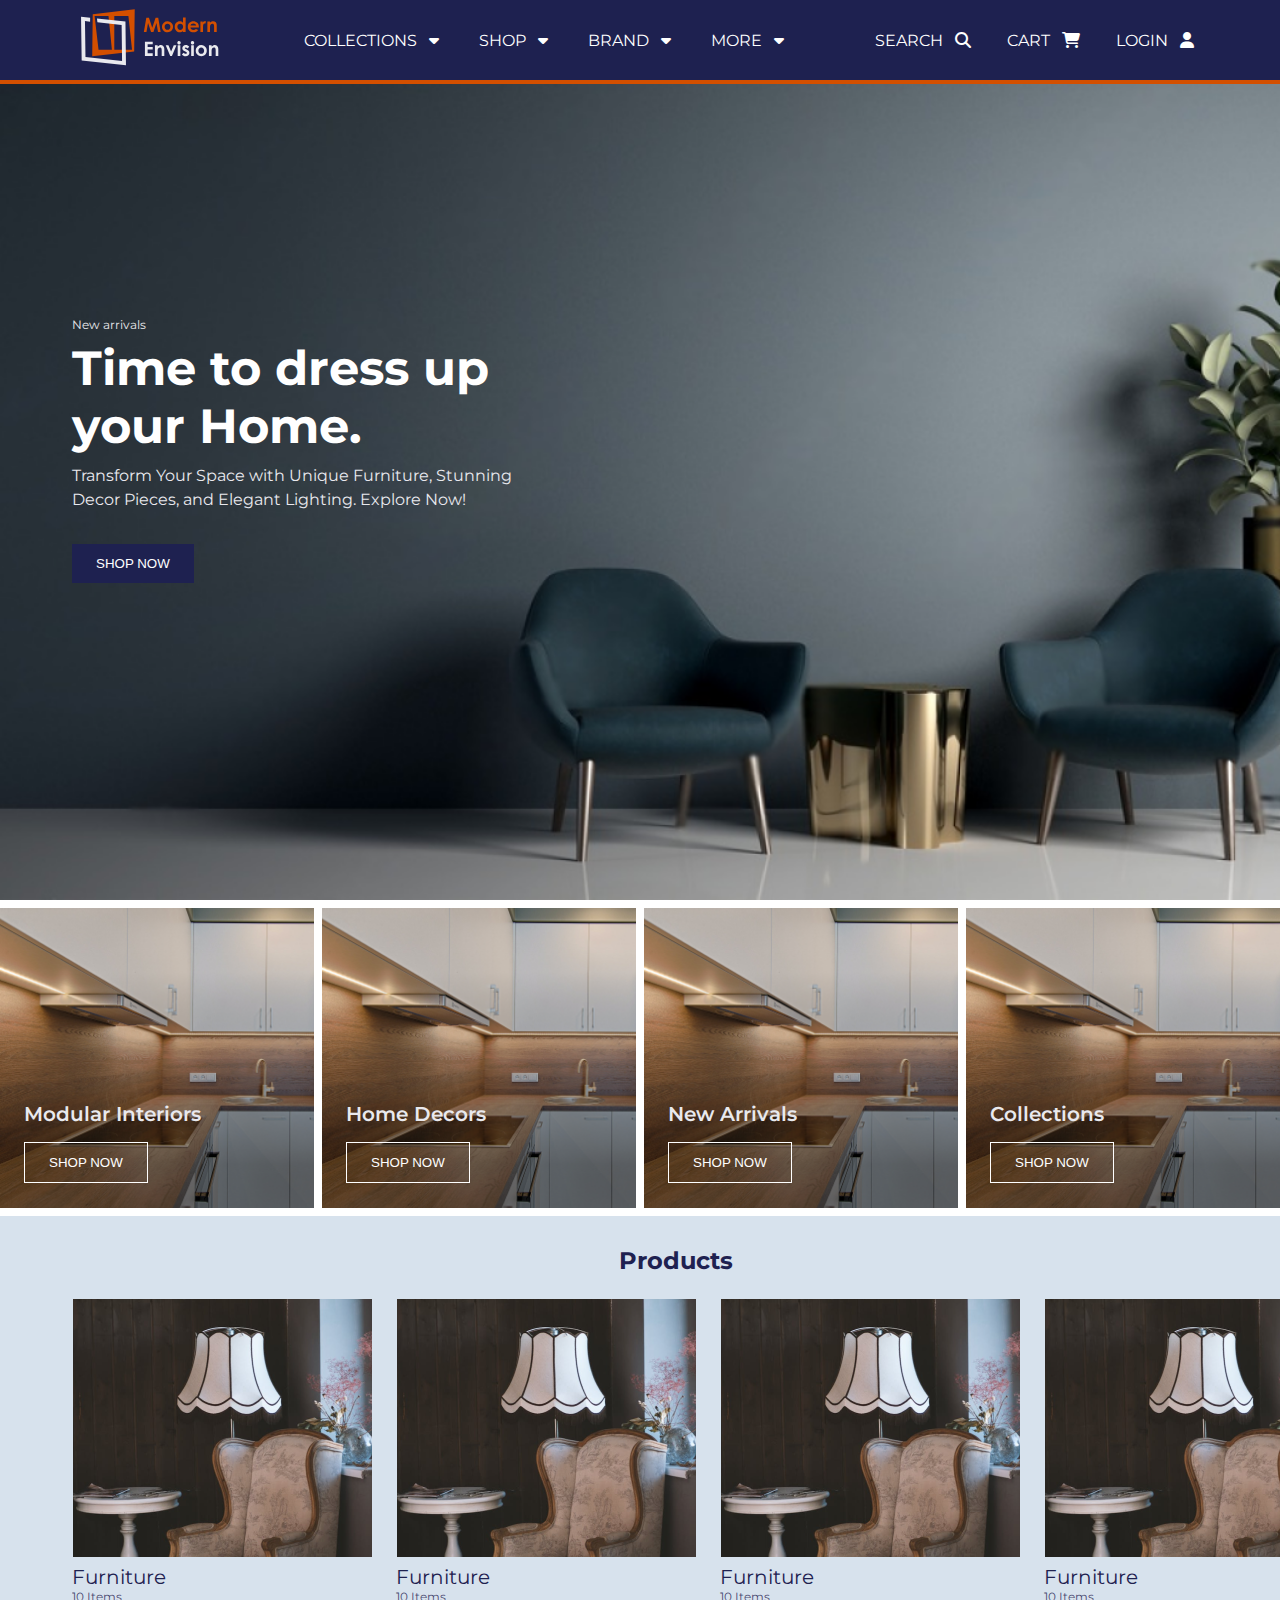
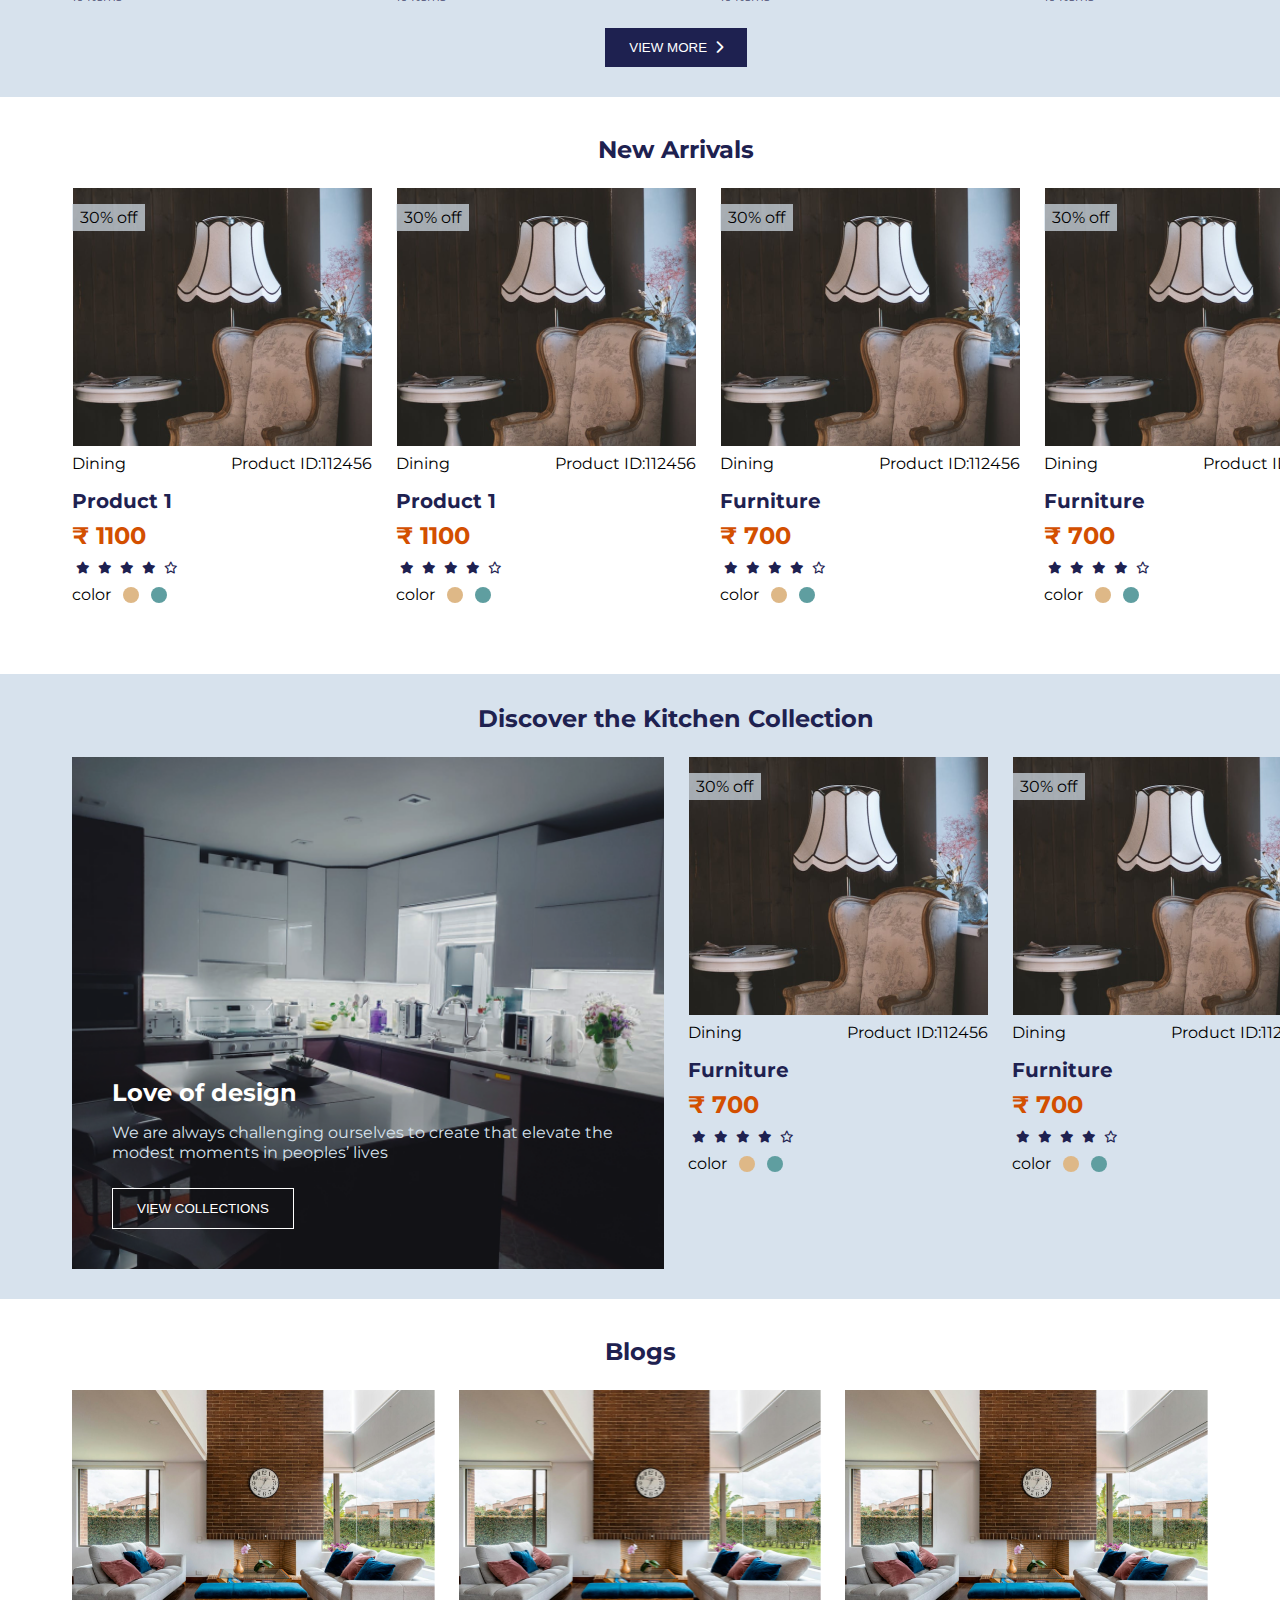
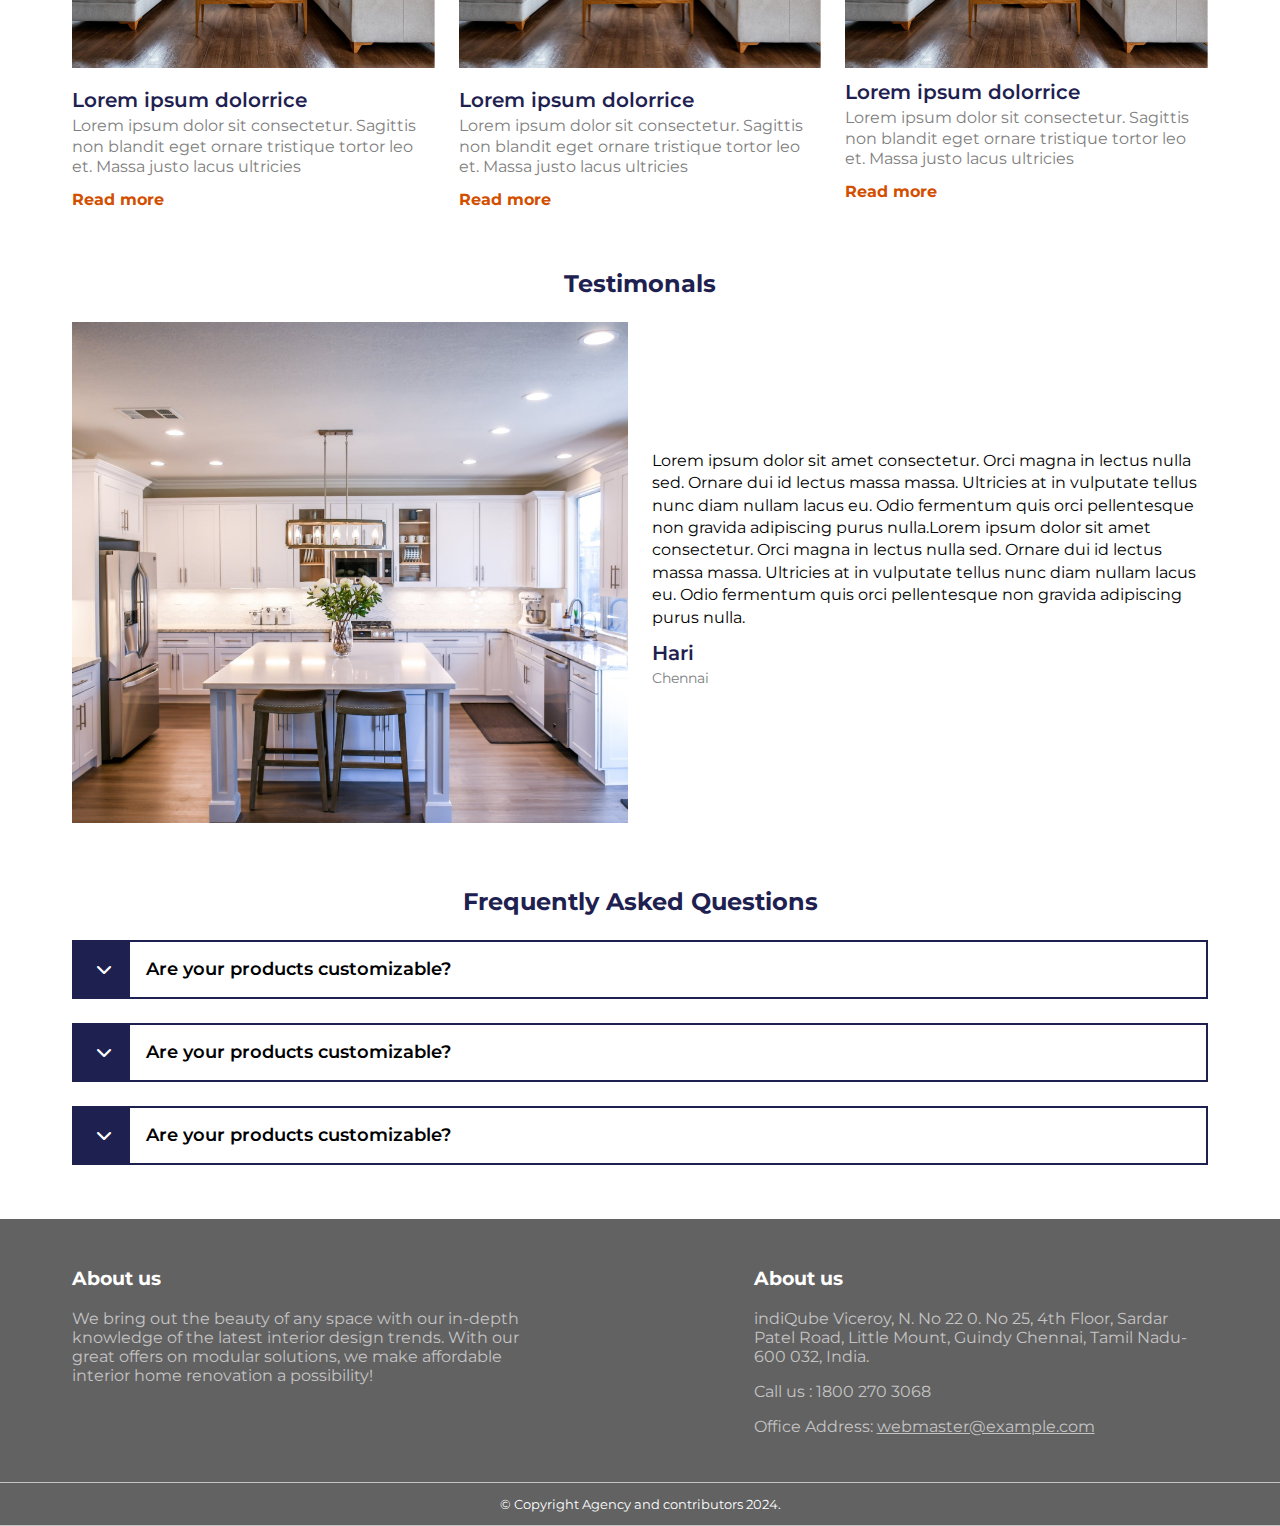
==== commit 6f42cf1c: "Update index.html" ====
--- a/index.html
+++ b/index.html
@@ -15,7 +15,7 @@
     
     <header class="nav">
         <div class="logo-link">
-            <img src="Images/Logo.svg" alt="logo" class="logo">
+            <img src="Images/logo.svg" alt="logo" class="logo">
         </div>
         <div class="menu">
             <a href="#" class="menu-item">
@@ -617,4 +617,4 @@
     
     <script src="script.js"></script>
 </body>
-</html>+</html>
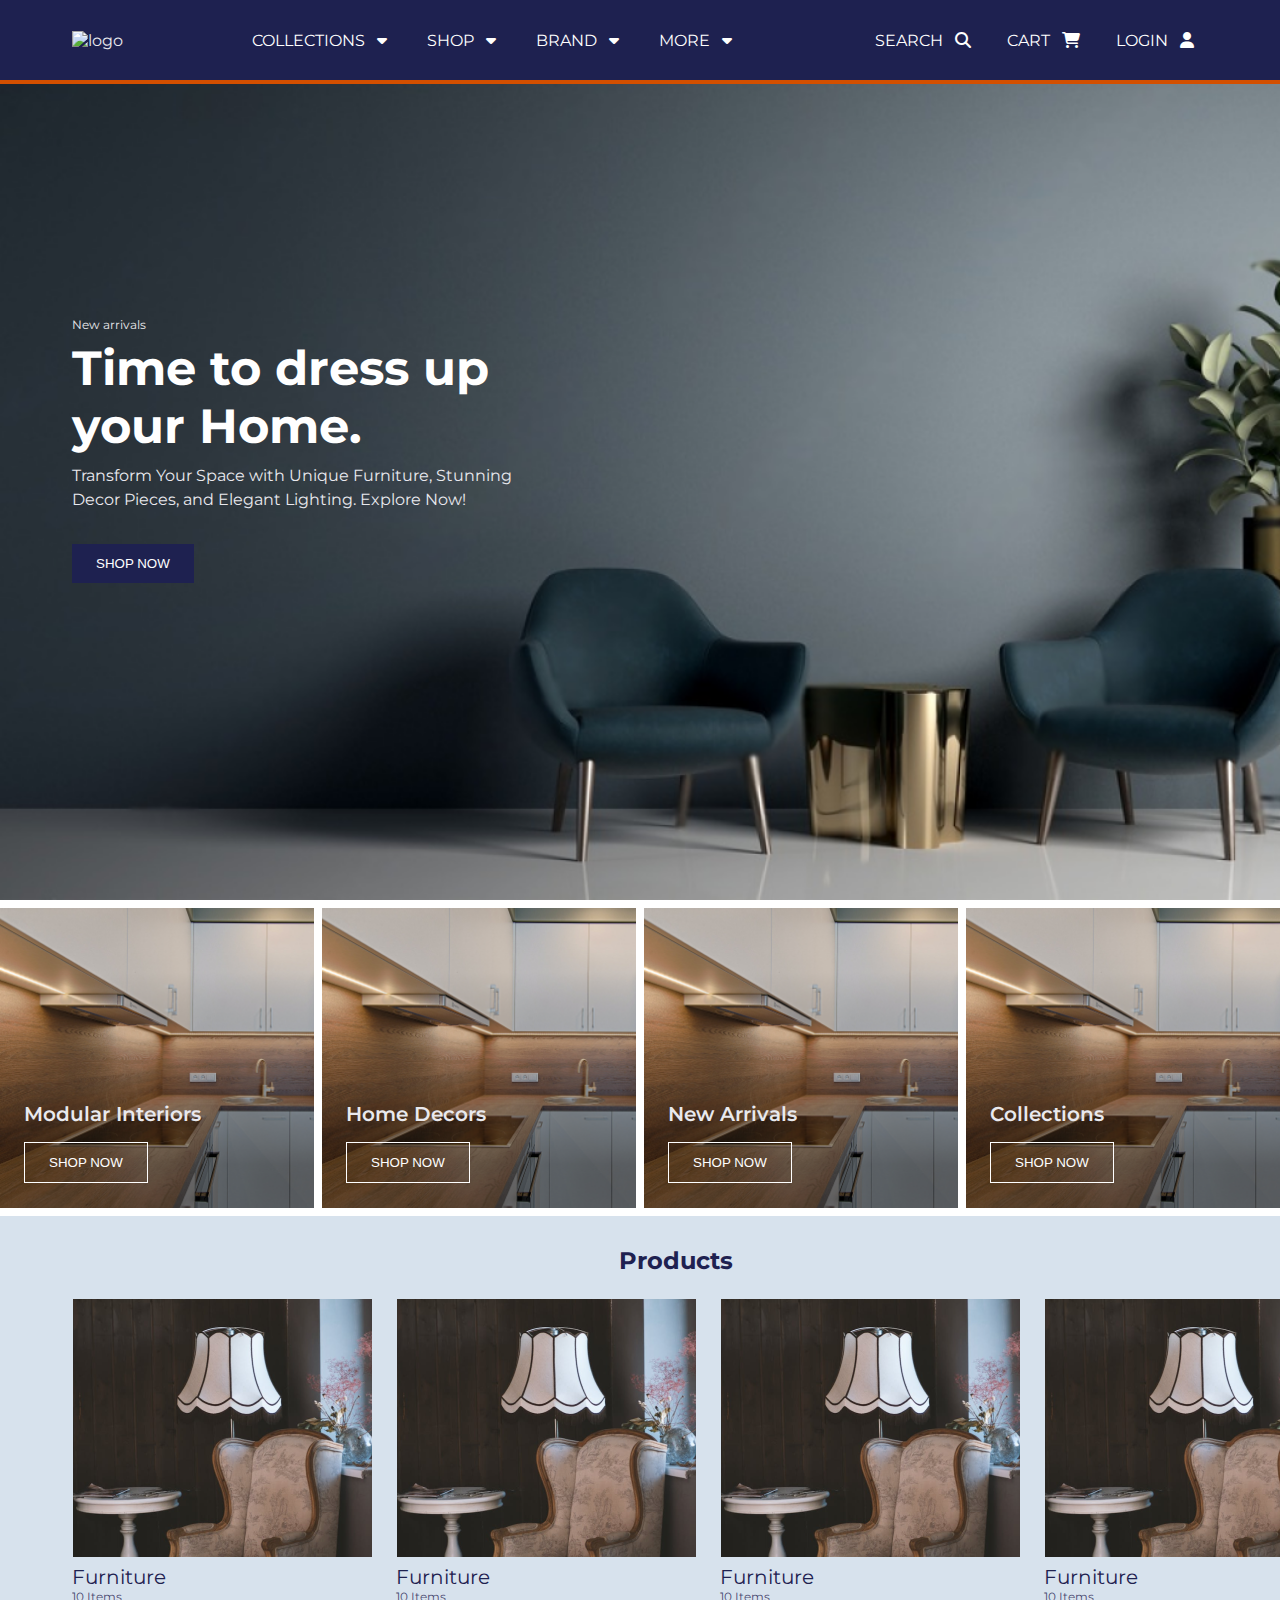
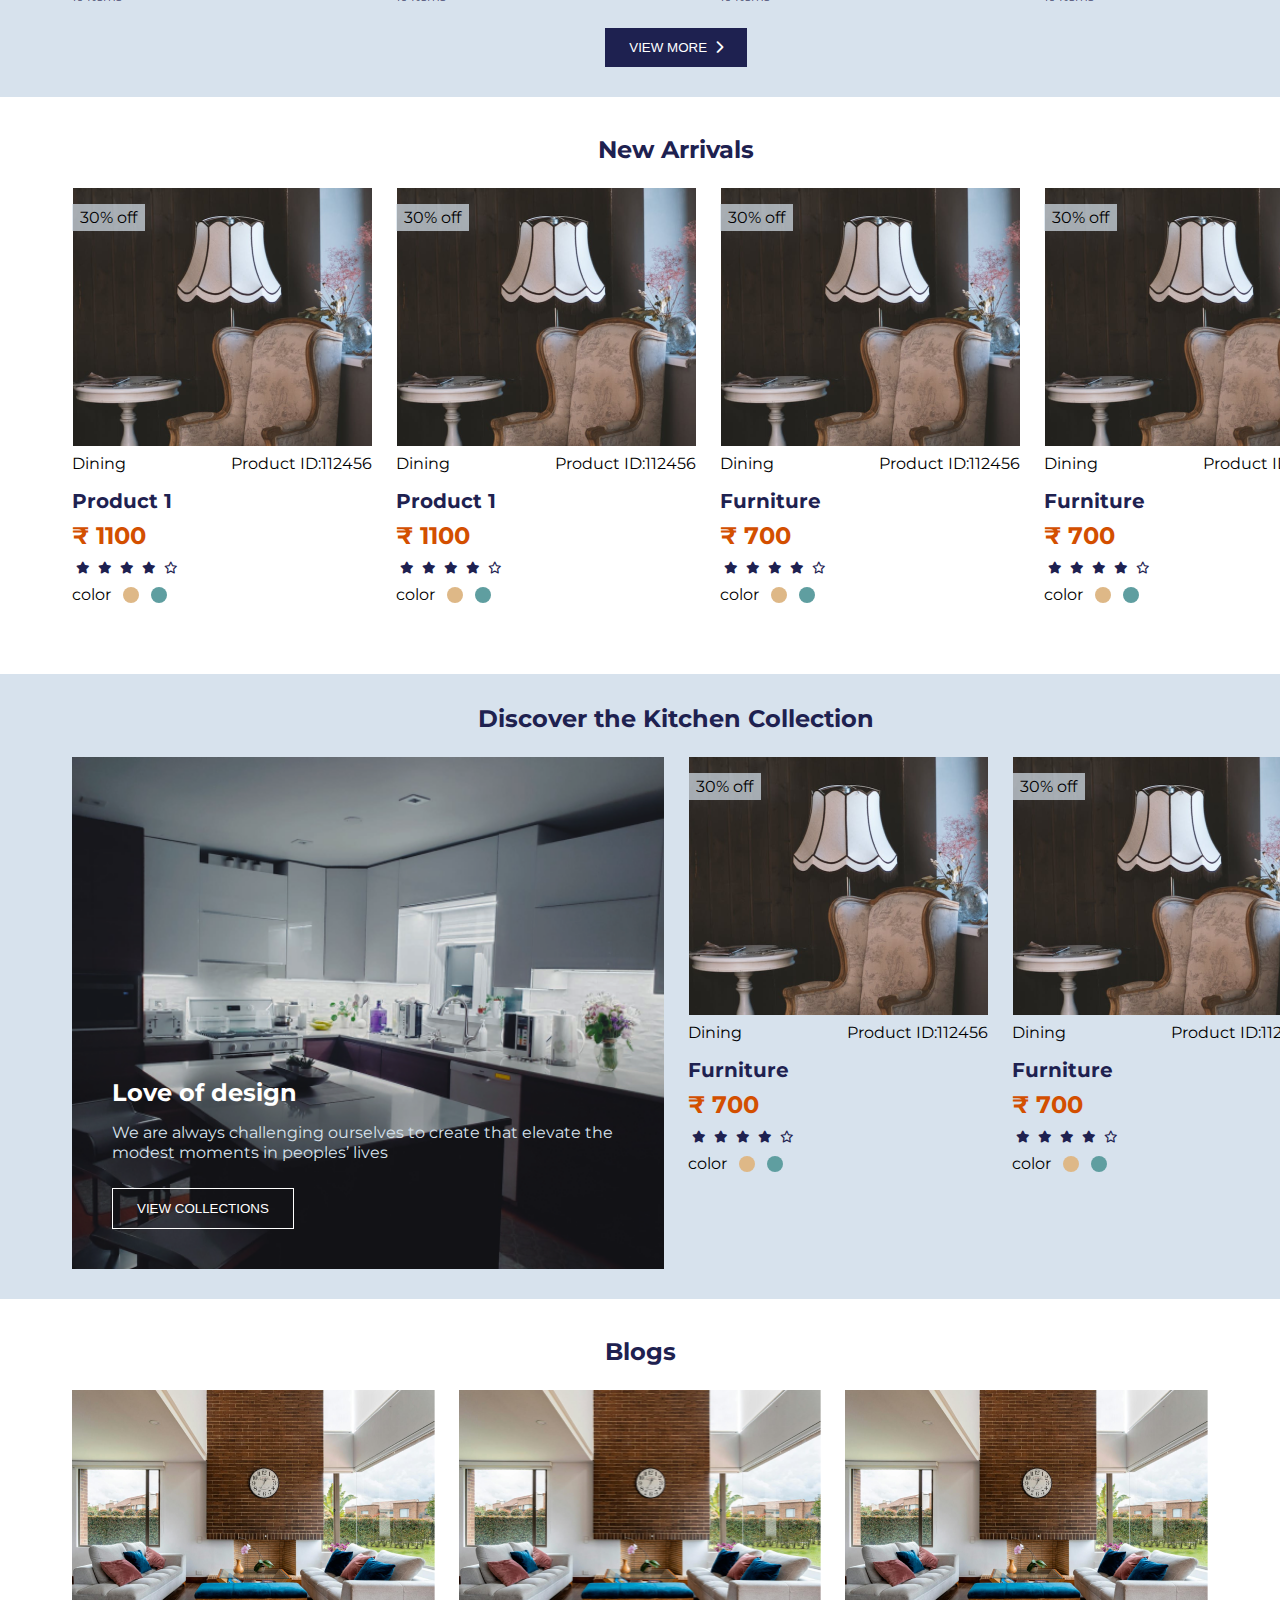
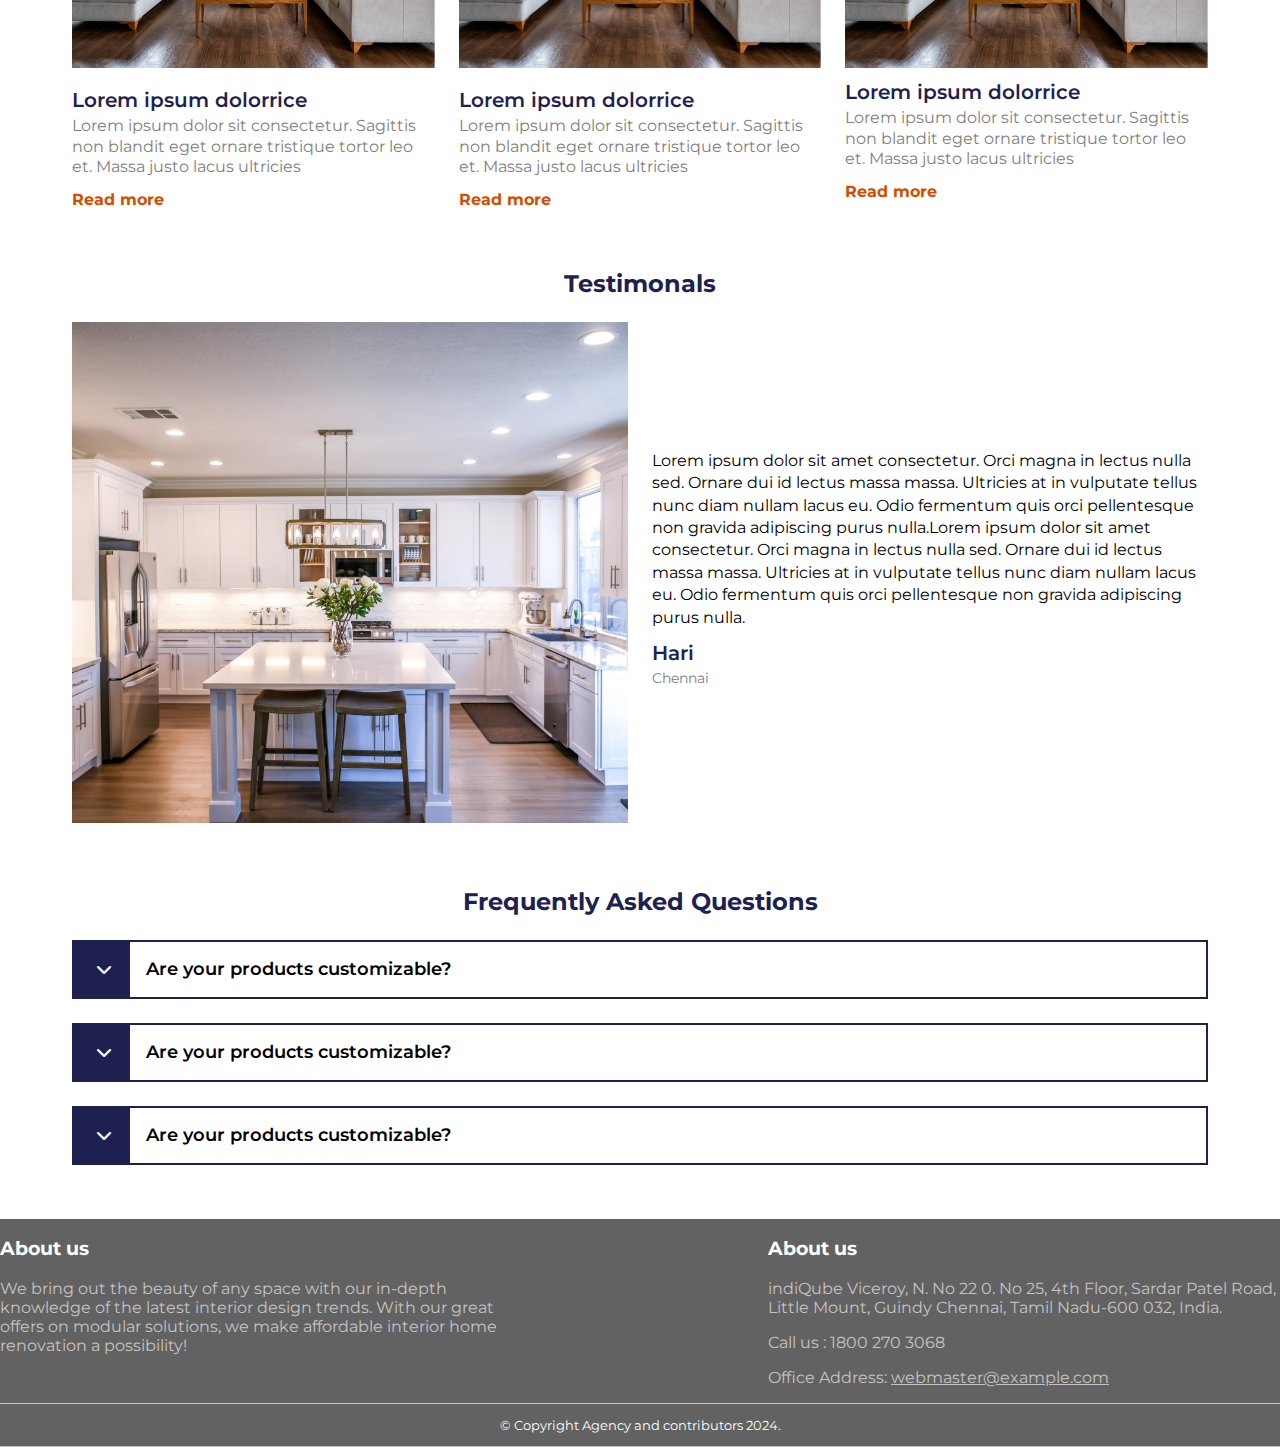
==== commit 4f4d43bf: "Add files via upload" ====
--- a/index.html
+++ b/index.html
@@ -4,8 +4,8 @@
     <meta charset="UTF-8">
     <meta name="viewport" content="width=device-width, initial-scale=1.0">
     <title>Modern Envision eCommerce</title>
+    <link rel="stylesheet" href="responive.css">
     <link rel="stylesheet" href="style.css">
-    <link rel="stylesheet" href="responive.css">
     <link rel="stylesheet" href="https://cdnjs.cloudflare.com/ajax/libs/font-awesome/6.5.1/css/all.min.css" />
     <link rel="preconnect" href="https://fonts.googleapis.com">
     <link rel="preconnect" href="https://fonts.gstatic.com" crossorigin>
@@ -15,7 +15,7 @@
     
     <header class="nav">
         <div class="logo-link">
-            <img src="Images/logo.svg" alt="logo" class="logo">
+            <img src="Images/Logo.svg" alt="logo" class="logo">
         </div>
         <div class="menu">
             <a href="#" class="menu-item">
@@ -617,4 +617,4 @@
     
     <script src="script.js"></script>
 </body>
-</html>
+</html>--- a/responive.css
+++ b/responive.css
@@ -104,8 +104,6 @@
         background-color: #D7E2ED;
     }
 
-
-    
 }
 
 
@@ -151,6 +149,27 @@
         text-align: center;
     }
 
+    .hero-caption{
+        color: #E9E9EE;
+        font-size: 12px;
+        padding-bottom: 8px;
+    }
+    
+    .hero-heading{
+        color:white;
+        font-size: 32px;
+        font-weight: bold;
+        line-height: 120%;
+        padding-bottom: 8px;
+        
+    }
+    
+    .hero-subheading{
+        color: white;
+        font-size: 16px;
+        line-height: 150%
+    }
+
     .products, .New-arrivals, .blogs-section{
         display: flex;
         margin: 0;
@@ -161,6 +180,40 @@
         background-color: #D7E2ED;
     }
 
+    .products-wrapper {
+        position: relative;
+        margin-bottom: 24px;
+        display: flex;
+        column-gap: 16px;
+        overflow: auto;
+    }
+
+    .product-id div {
+        font-size: 12px;
+        margin-bottom: none;
+    }
+
+    .product-id {
+        display: flex;
+        justify-content: space-between;
+        margin-bottom: 4px;
+        margin-top: 8px;
+    }
+
+    .products-card-new-arrivals .product-name {
+        font-weight: bold;
+        margin: 4px 4px;
+        font-size: 18px;
+    }
+    .product-price{
+        font-size: 22px;
+    }
+
+    .product-rating{
+        margin-bottom: 8px;
+        color: #1E2150;
+    }
+    
     .collection-card1, .collection-card2, .collection-card3, .collection-card4 {
         flex: 1;
         height: 100%;
@@ -175,16 +228,27 @@
         margin-top: 8px;
         padding: 30px 24px 30px 24px;
         width: auto;
-        column-gap: 8px;
-        flex-direction: column;
+        row-gap: 8px;
+        flex-direction: row;
         background-color: #D7E2ED;
     }
 
+    .New-collection-container {
+        position: relative;
+        display: flex;
+        flex-direction: row;
+        row-gap: 16px;
+    }
+
+    .collection-collection{
+        width: 100%;
+    }
     .collection-ad-contant {
         position: absolute;
         z-index: 2;
         padding: 20px;
-        top: 30%;
+        bottom: 35%;
+        height: fit-content;
     }
 
     .section-heading-container{
@@ -194,6 +258,16 @@
 
     .collection-ad-paragraph {
         display: none;
+    }
+
+    .products, .New-arrivals, .blogs-section {
+        display: flex;
+        margin: 0;
+        margin-top: 8px;
+        padding: 24px 24px 24px 24px;
+        column-gap: 8px;
+        flex-direction: column;
+        background-color: #D7E2ED;
     }
 
     .collection-ad-heading {
@@ -211,5 +285,20 @@
         flex-direction: column;
     }
 
+    
+    .footer {
+        padding-left: 24px;
+        padding-right: 24px;
+        flex-direction: column;
+    }
+    .footer .container {
+        max-width: 100%;
+    }
+
+    .faq {
+        padding-left: 24px;
+        padding-right: 24px;
+    }
+    
+}
    
-}--- a/style.css
+++ b/style.css
@@ -243,10 +243,16 @@
     background-color: white;
 }
 
-.blogs-section, .testimonals-section, .faq, .footer{
+.blogs-section, .testimonals-section{
     background-color: white;
     padding: 30px 72px 30px 72px;
 }
+
+.faq, footer{
+    padding: 30px 72px 30px 72px;
+
+}
+
 
 .section-heading{
     color: #1E2150;
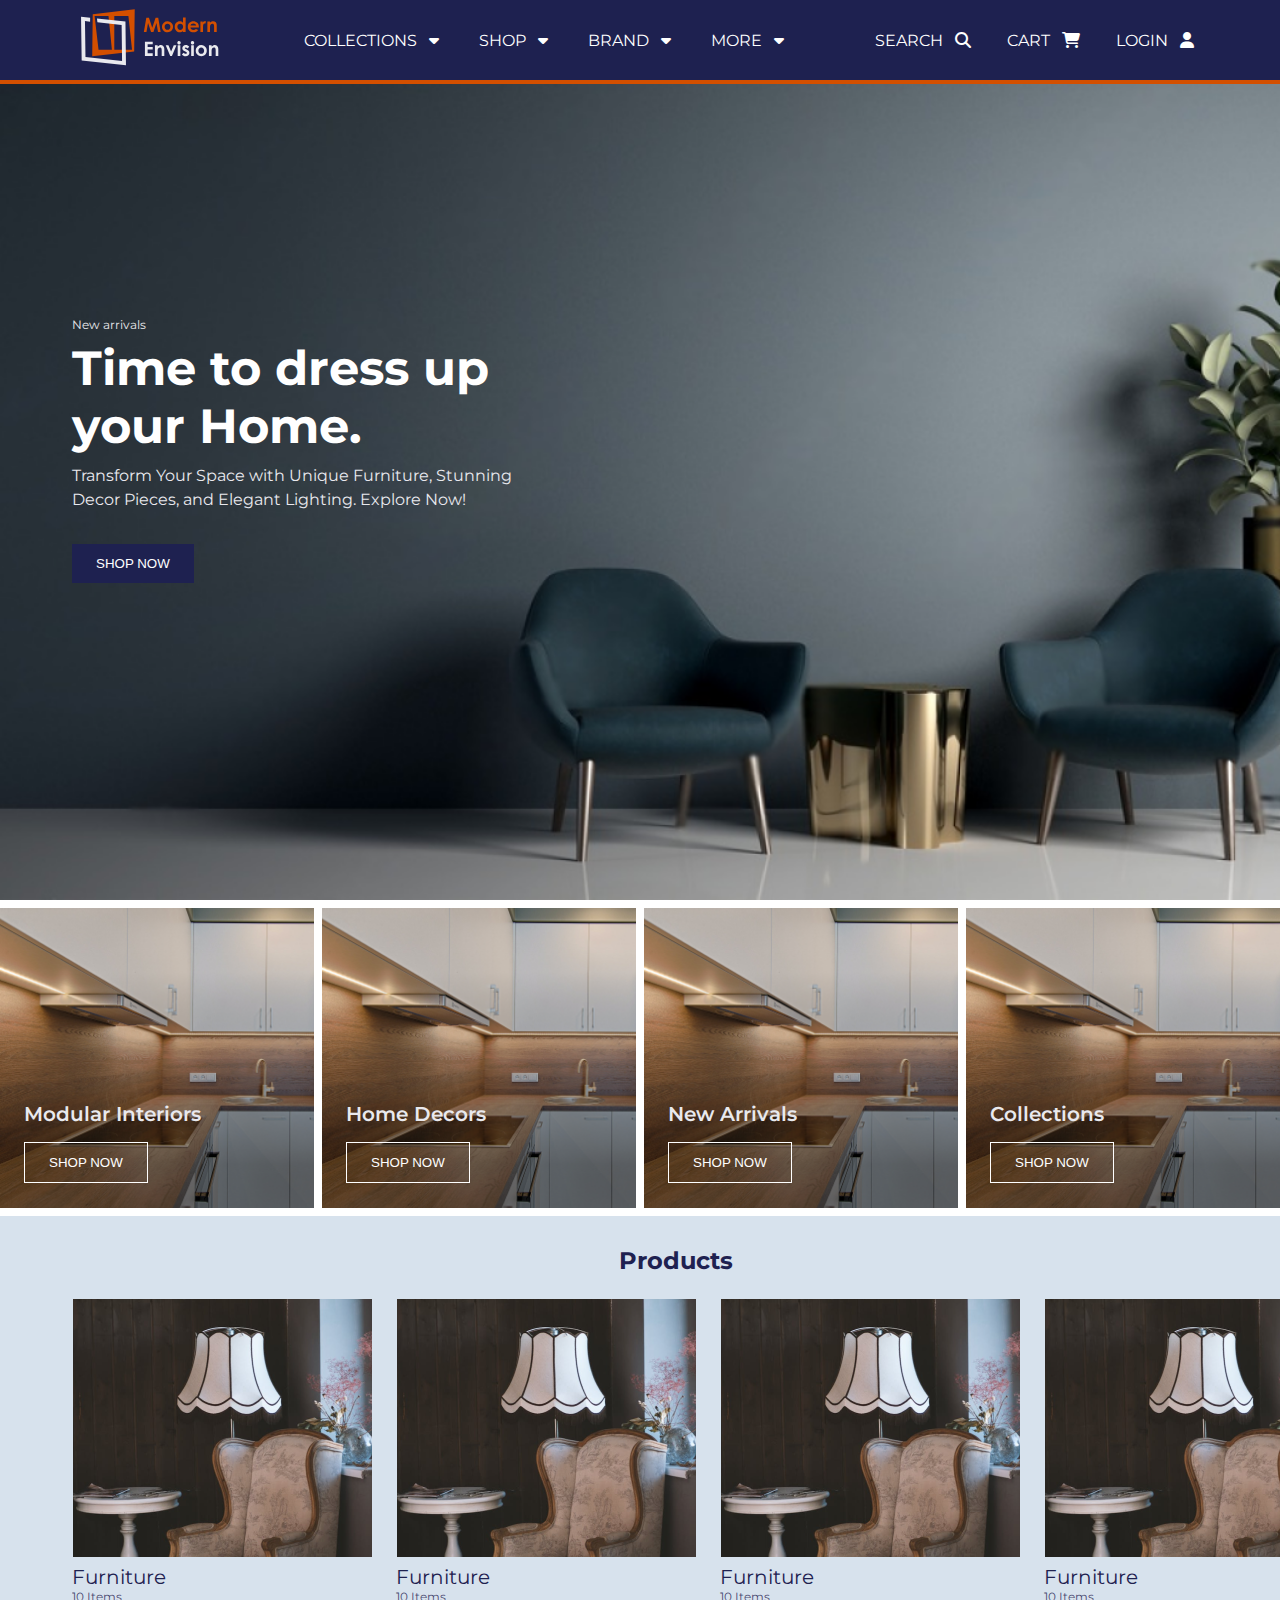
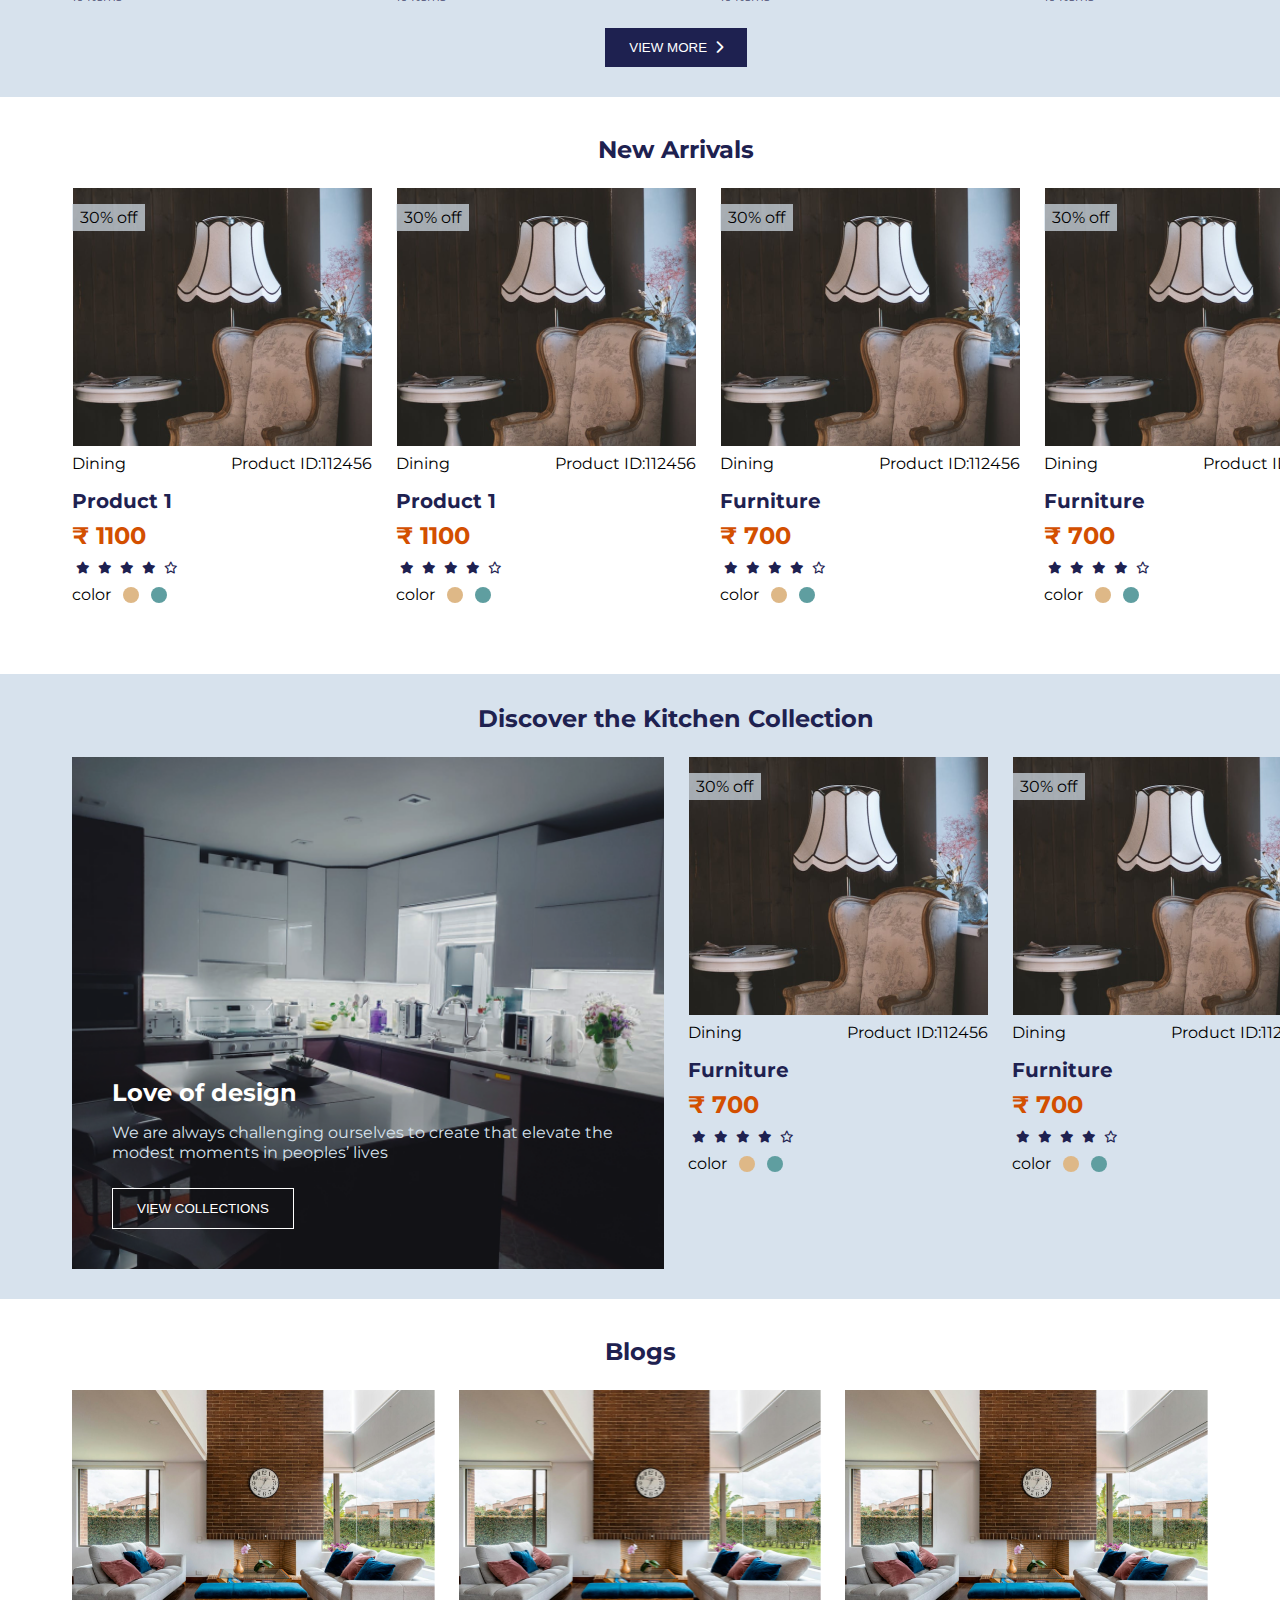
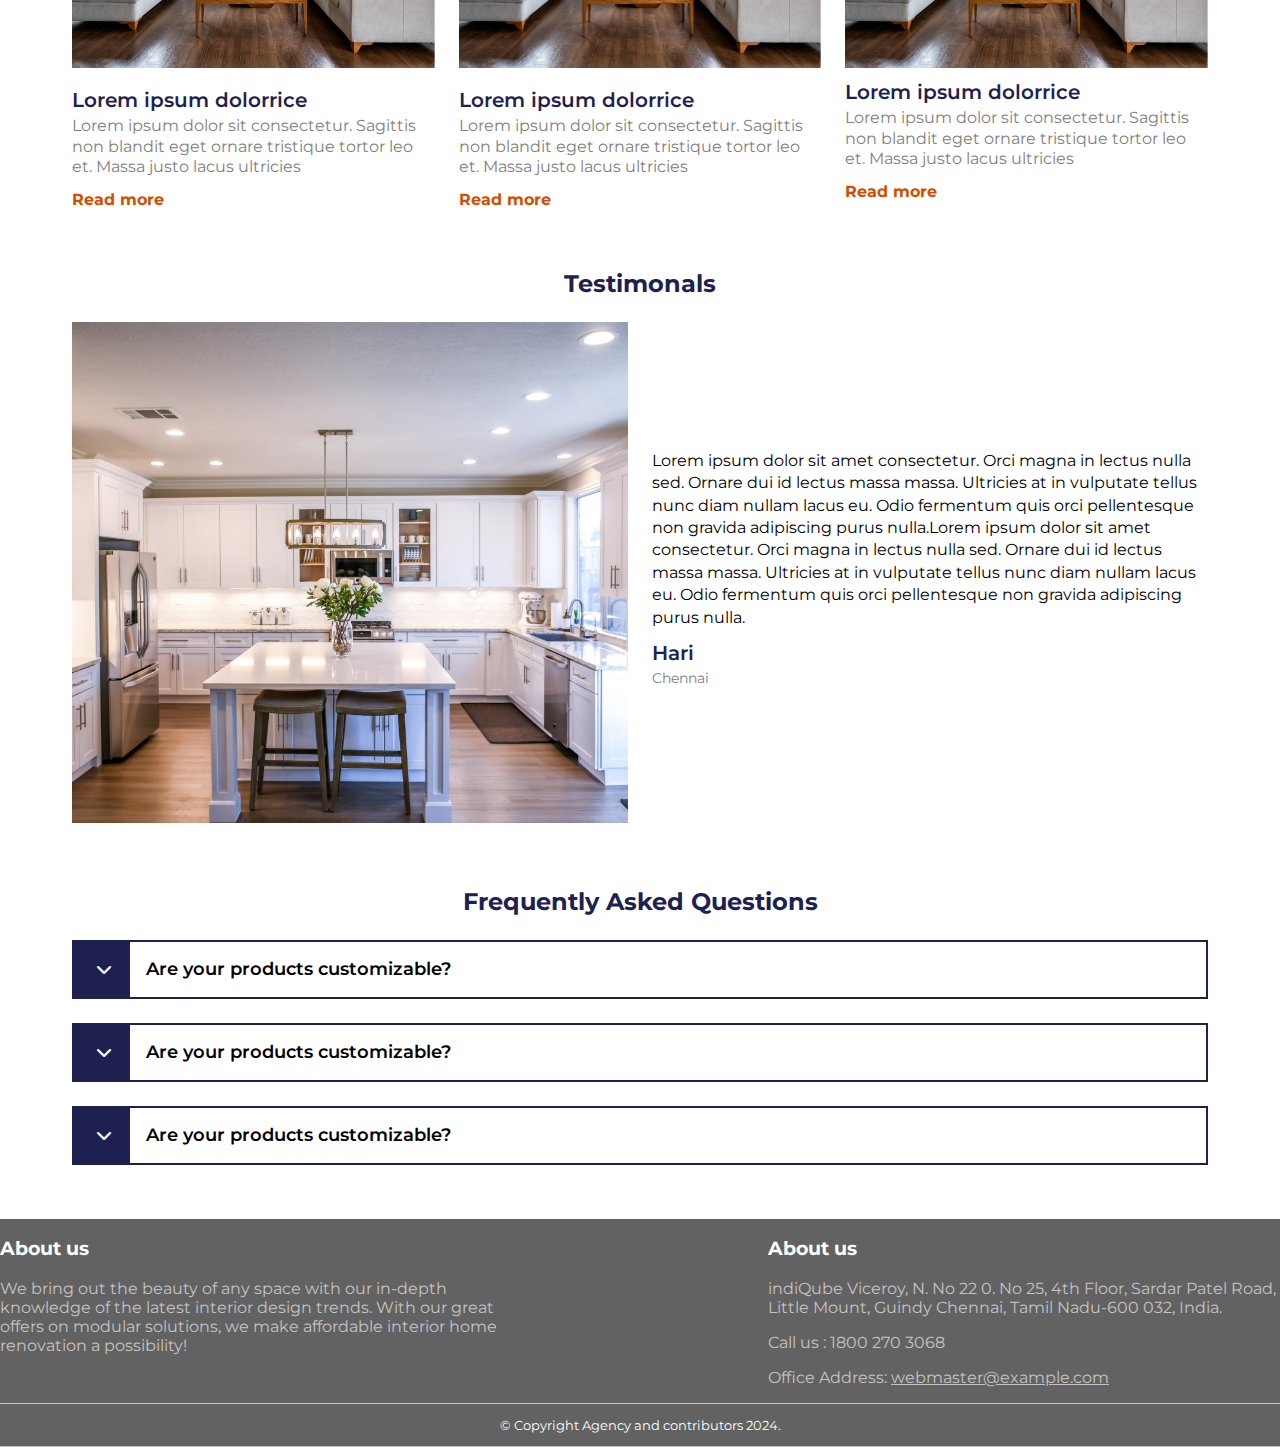
==== commit 1bfb4951: "Update index.html" ====
--- a/index.html
+++ b/index.html
@@ -15,7 +15,7 @@
     
     <header class="nav">
         <div class="logo-link">
-            <img src="Images/Logo.svg" alt="logo" class="logo">
+            <img src="Images/logo.svg" alt="logo" class="logo">
         </div>
         <div class="menu">
             <a href="#" class="menu-item">
@@ -617,4 +617,4 @@
     
     <script src="script.js"></script>
 </body>
-</html>+</html>
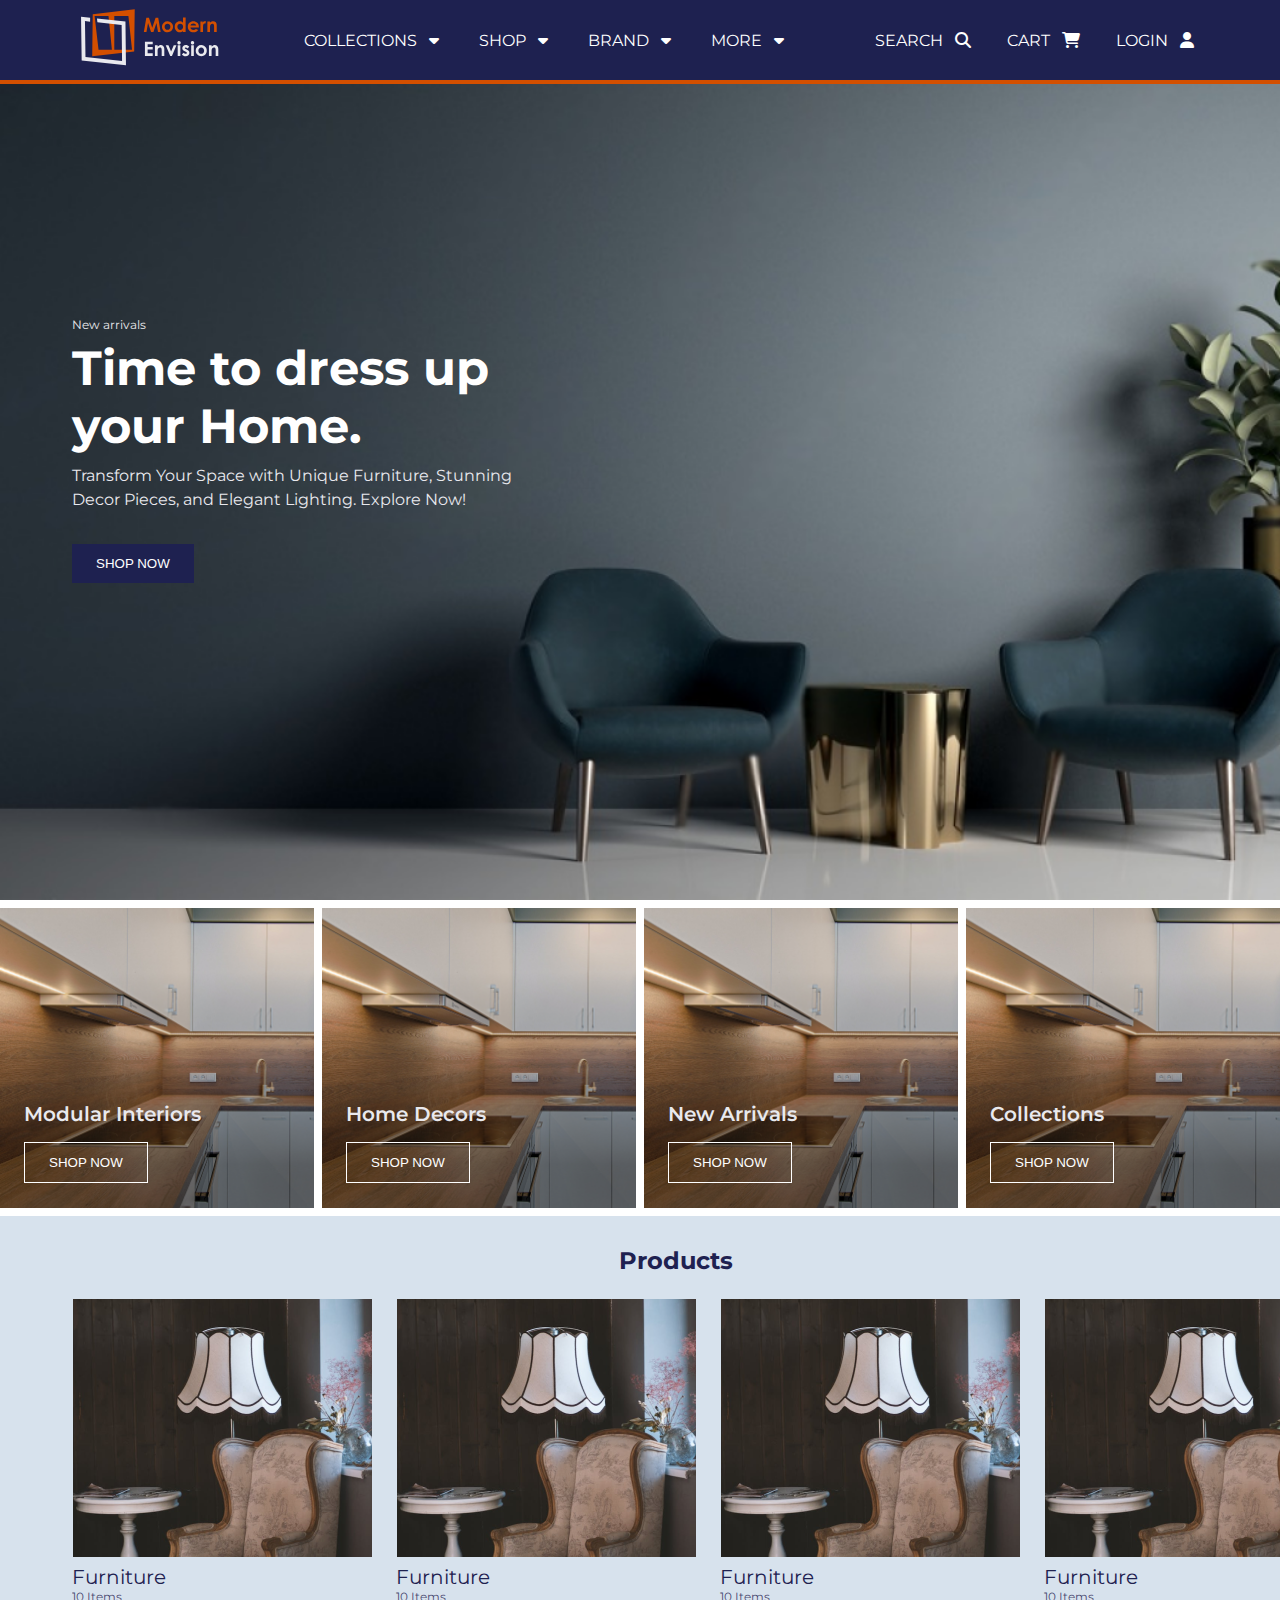
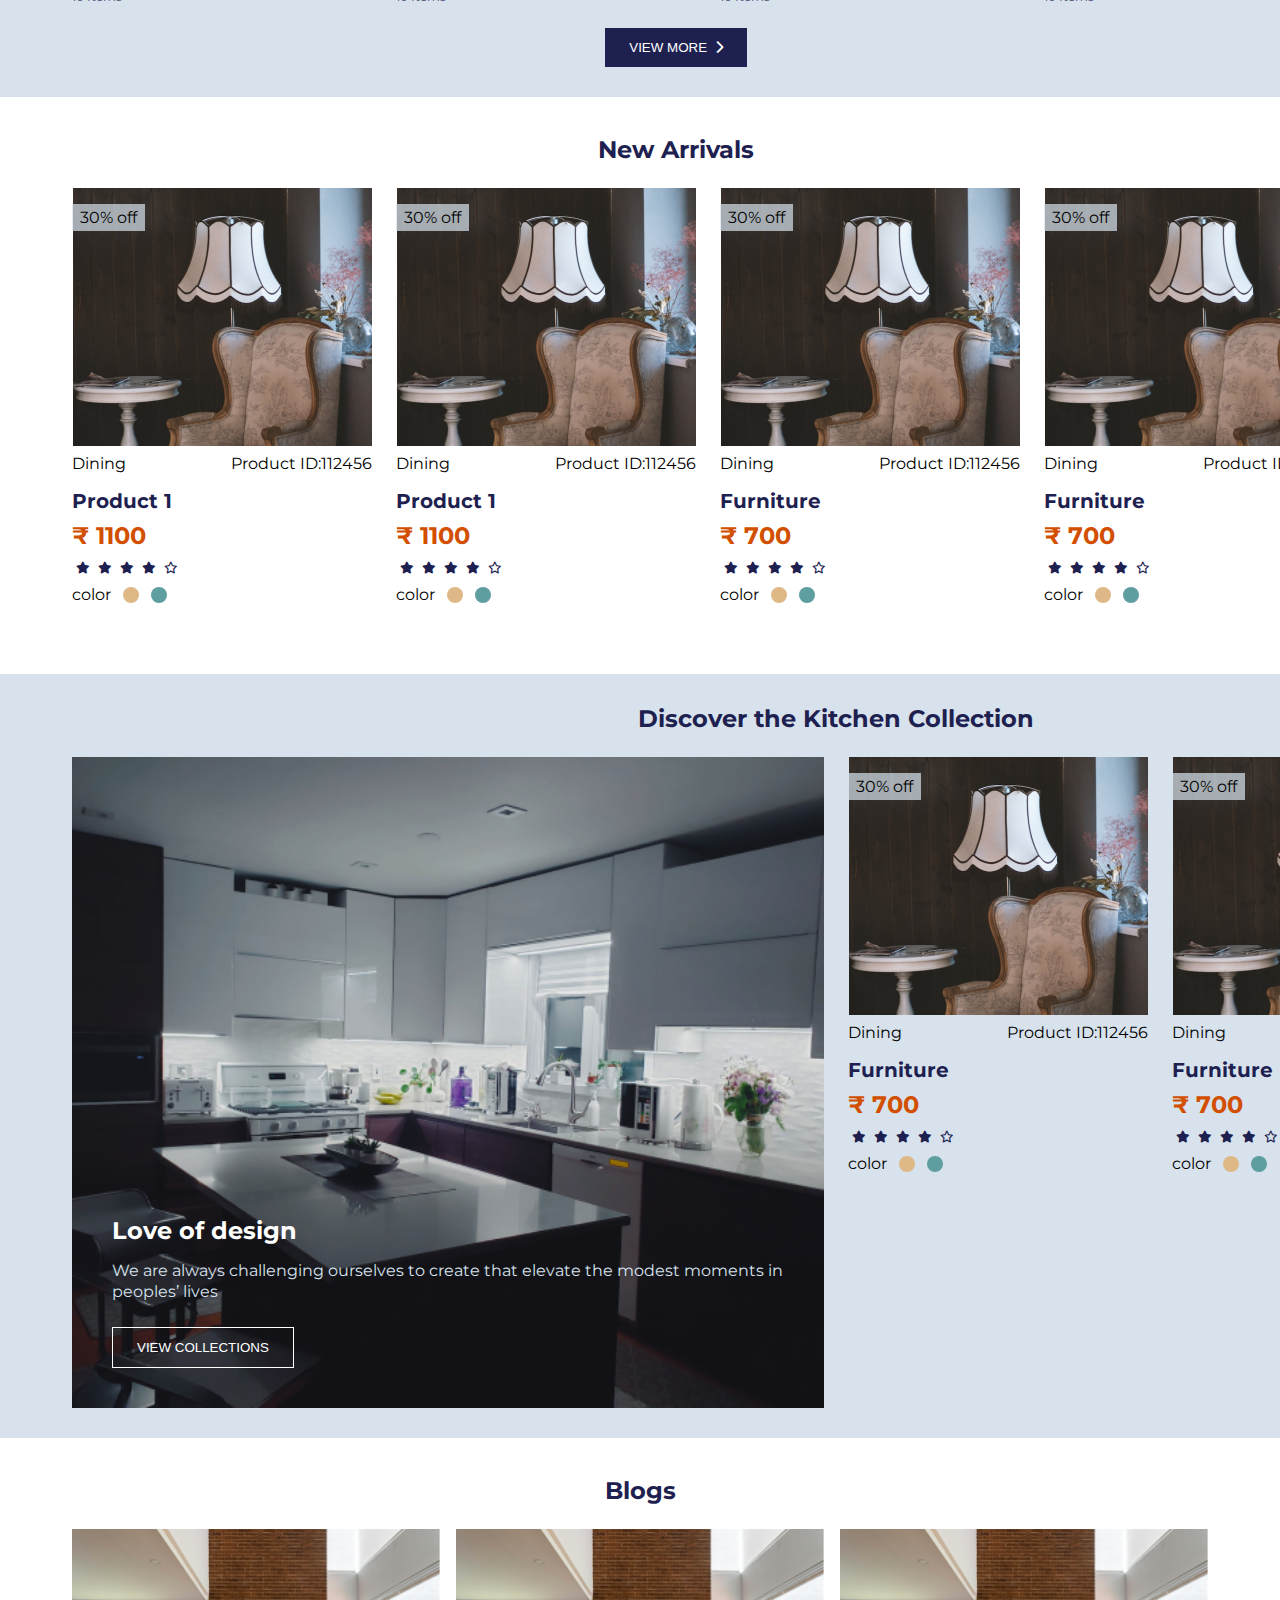
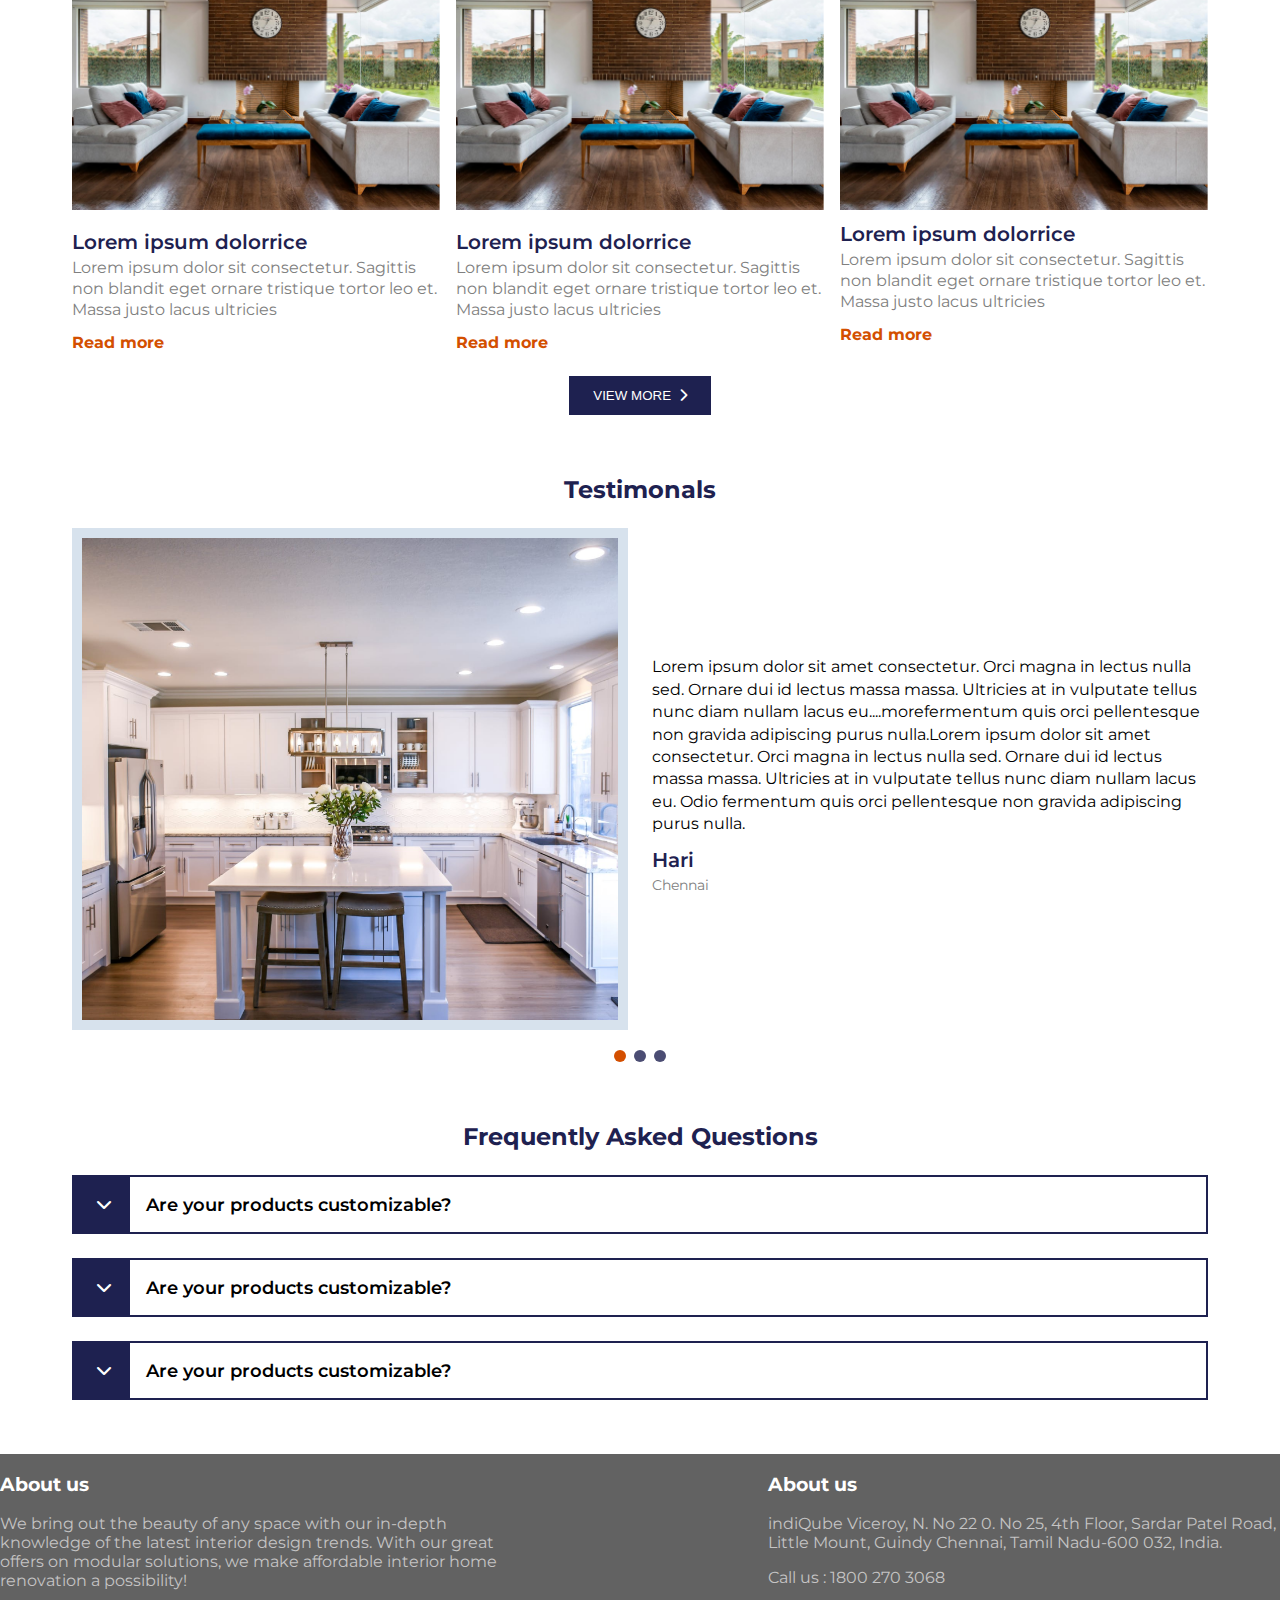
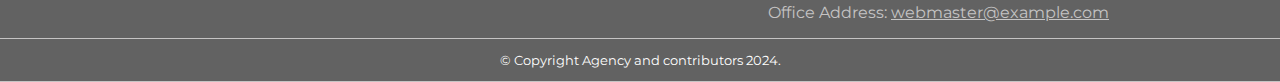
==== commit 3ffd1a39: "Add files via upload" ====
--- a/index.html
+++ b/index.html
@@ -4,8 +4,8 @@
     <meta charset="UTF-8">
     <meta name="viewport" content="width=device-width, initial-scale=1.0">
     <title>Modern Envision eCommerce</title>
+    <link rel="stylesheet" href="style.css">
     <link rel="stylesheet" href="responive.css">
-    <link rel="stylesheet" href="style.css">
     <link rel="stylesheet" href="https://cdnjs.cloudflare.com/ajax/libs/font-awesome/6.5.1/css/all.min.css" />
     <link rel="preconnect" href="https://fonts.googleapis.com">
     <link rel="preconnect" href="https://fonts.gstatic.com" crossorigin>
@@ -517,6 +517,9 @@
                 <a class="tertiary-btn">Read more</a>
             </div>
         </div>
+        <div class="section-btn-container">
+            <button class="primary-btn">VIEW MORE <span><i class="fa-solid fa-chevron-right"></i> </span></button>
+        </div>
 
     </section>
     <!--end of blogs-->
@@ -531,9 +534,17 @@
                 <img src="Images/testimonals.png" class="testimonals-image">
             </div>
             <div class="testimonals--wrapper-right">
-                <p class="user-strory">Lorem ipsum dolor sit amet consectetur. Orci magna in lectus nulla sed. Ornare dui id lectus massa massa. Ultricies at in vulputate tellus nunc diam nullam lacus eu. Odio fermentum quis orci pellentesque non gravida adipiscing purus nulla.Lorem ipsum dolor sit amet consectetur. Orci magna in lectus nulla sed. Ornare dui id lectus massa massa. Ultricies at in vulputate tellus nunc diam nullam lacus eu. Odio fermentum quis orci pellentesque non gravida adipiscing purus nulla.</p>
+                <p class="user-strory">Lorem ipsum dolor sit amet consectetur. Orci magna in lectus nulla sed. Ornare dui id lectus massa massa. Ultricies at in vulputate tellus nunc diam nullam lacus eu.<span id="dots">...</span><span onclick="viewmore()" id="view_more">more</span><span id="more">fermentum quis orci pellentesque non gravida adipiscing purus nulla.Lorem ipsum dolor sit amet consectetur. Orci magna in lectus nulla sed. Ornare dui id lectus massa massa. Ultricies at in vulputate tellus nunc diam nullam lacus eu. Odio fermentum quis orci pellentesque non gravida adipiscing purus nulla.</span></p>
                 <p class="user-name">Hari</p>
                 <p class="user-location">Chennai</p>
+            </div>
+        </div>
+        <div class="pagination-container">
+            <div class="page active">
+            </div>
+            <div class="page">
+            </div>
+            <div class="page">
             </div>
         </div>
     </section>
@@ -617,4 +628,4 @@
     
     <script src="script.js"></script>
 </body>
-</html>
+</html>--- a/style.css
+++ b/style.css
@@ -246,6 +246,10 @@
 .blogs-section, .testimonals-section{
     background-color: white;
     padding: 30px 72px 30px 72px;
+    display: flex;
+    flex-direction: column;
+    align-items: center;
+    
 }
 
 .faq, footer{
@@ -476,14 +480,15 @@
     padding: 30px 0px 30px 72px;
     width: auto;
     column-gap: 8px;
-    flex-direction: column;
+    flex-direction: row;
     background-color: #D7E2ED;
     
 }
 .New-collection-container{
     position: relative;
     display: flex;
-    column-gap: 24px;
+    gap: 24px;
+    flex-direction: row;
 }
 .collection-ad{
     flex: 50%;
@@ -532,12 +537,17 @@
 
 .blogs-container{
     display: flex;
-    column-gap: 24px;
-
+    column-gap: 16px;
+    overflow: auto;
+    margin-bottom: 24px;
+    max-width: 100%;
+}
+.blogs-container::-webkit-scrollbar{
+    display: none;
 }
 
 .blogs{
-    flex: 1;
+    min-width: 320px;
 }
 
 .blogs-img{
@@ -561,6 +571,32 @@
     
 }
 
+.pagination-container{
+    position: static;
+    height: 12px;
+    width: fit-content;
+    /* Auto layout */
+    display: flex;
+    flex-direction: row;
+    align-items: center;
+    gap: 8px;
+    padding-top: 16px;
+    
+}
+
+.pagination-container .page{
+    background-color: #4B4D73;
+    width: 12px;
+    height: 12px;
+    border-radius: 50%;
+    cursor: pointer;
+    transition: background-color .8s ease-in-out;
+}
+
+.pagination-container .active{
+    background-color: #D34F00;
+}
+
 .tertiary-btn{
     color: #D34F00;
     margin: 0px;
@@ -569,11 +605,13 @@
     cursor: pointer;
 }
 
+
 /*testminols start*/
 
 .testimonals-container{
   display: flex;
-  column-gap: 24px;
+  gap: 24px;
+  flex-direction: row;
 }
 
 .testimonals--wrapper-left{
@@ -581,7 +619,11 @@
     width: 100%;
 
 }
-
+.testimonals--wrapper-left img{
+    box-sizing: border-box;
+    border: 10px solid #D7E2ED;
+}
+ 
 .testimonals-image{
     background-color: #D7E2ED;    
     width: 100%;
@@ -636,11 +678,11 @@
     background-color: #1E2150;
     display: inline;
     padding: 18px 18px;
-    
+    align-content: center;    
 }
 .acord_question{
     background-color: transparent;
-    padding-left: 16px;
+    padding: 8px 16px 8px 16px;
     display: flex;
     align-items: center;
     justify-content: center;
--- a/responive.css
+++ b/responive.css
@@ -8,7 +8,7 @@
 
 }
 
-/* taplet-landscape*/
+/* taplet*/
 @media (min-width: 781px) and (max-width: 1279px){
     .nav{
         padding: 0 72px 0 72px;
@@ -48,12 +48,25 @@
         text-align: center;
     }
 
+    .footer {
+        padding-left: 72px;
+        padding-right: 72px;
+        
+    }
+   
+
+    .faq {
+        padding-left: 72px;
+        padding-right: 72px;
+    }
+    
+
     
 
 }
 
 /*taplet, mobile-landscape*/
-@media (min-width: 376px) and (max-width: 780px){
+@media (min-width: 481px) and (max-width: 780px){
     .nav{
         padding: 0 24px 0 24px;
     }
@@ -94,23 +107,28 @@
         text-align: center;
     }
 
-    .products, .New-arrivals, .blogs-section{
-        display: flex;
-        margin: 0;
-        margin-top: 8px;
-        padding: 24px 0px 24px 24px;
-        column-gap: 8px;
-        flex-direction: column;
-        background-color: #D7E2ED;
-    }
-
+  
+    .footer {
+        padding-left: 24px;
+        padding-right: 24px;
+        flex-direction: column;
+    }
+    .footer .container {
+        max-width: 100%;
+    }
+
+    .faq {
+        padding-left: 24px;
+        padding-right: 24px;
+    }
+    
 }
 
 
 /*mobile-portarit*/
-@media (max-width: 375px){
+@media (max-width: 480px){
     .nav{
-        padding: 0 24px 0 24px;
+        padding: 0 16px 0 16px;
     }
     .logo-link img{
         height: 48px;
@@ -125,8 +143,13 @@
     .nav .link .link-item div{
         display: none;
     }
+    
     header .link .action-btn{
         padding-left: 14px;
+    }
+
+    .nav .link .link-item:nth-child(3){
+        display: none;
     }
 
     header .action-btn{
@@ -174,7 +197,8 @@
         display: flex;
         margin: 0;
         margin-top: 8px;
-        padding: 24px 0px 24px 24px;
+        padding: 16x 0px 24px 16px;
+        padding-left: 16px;
         column-gap: 8px;
         flex-direction: column;
         background-color: #D7E2ED;
@@ -226,7 +250,7 @@
         display: flex;
         margin: 0;
         margin-top: 8px;
-        padding: 30px 24px 30px 24px;
+        padding: 30px 16px 30px 16px;
         width: auto;
         row-gap: 8px;
         flex-direction: row;
@@ -236,8 +260,8 @@
     .New-collection-container {
         position: relative;
         display: flex;
-        flex-direction: row;
-        row-gap: 16px;
+        flex-direction: column;
+        gap: 16px;
     }
 
     .collection-collection{
@@ -247,7 +271,6 @@
         position: absolute;
         z-index: 2;
         padding: 20px;
-        bottom: 35%;
         height: fit-content;
     }
 
@@ -264,11 +287,13 @@
         display: flex;
         margin: 0;
         margin-top: 8px;
-        padding: 24px 24px 24px 24px;
+        padding: 24px 16px 24px 16px;
         column-gap: 8px;
         flex-direction: column;
         background-color: #D7E2ED;
     }
+
+   
 
     .collection-ad-heading {
         color: white;
@@ -276,19 +301,29 @@
         font-size: 24px;
         margin-bottom: 16px;
     }
-    .blogs-section .blogs-container .blogs:nth-of-type(3),
+
+    .blogs-section .blogs-container .blogs{
+        flex: 1;
+    }    
+      
+    
+    /* .blogs-section .blogs-container .blogs:nth-of-type(3),
     .blogs-section .blogs-container .blogs:nth-of-type(2){
         display: none;
-    }
-
-    .testimonals-section .testimonals-container{
-        flex-direction: column;
-    }
-
+    } */
+
+    .testimonals-section{
+        padding: 24px 16px 24px 16px;
+
+    }
+    .testimonals-container{
+        flex-direction: column;
+        gap: 16px;
+    }
     
     .footer {
-        padding-left: 24px;
-        padding-right: 24px;
+        padding-left: 16px;
+        padding-right: 16px;
         flex-direction: column;
     }
     .footer .container {
@@ -296,8 +331,8 @@
     }
 
     .faq {
-        padding-left: 24px;
-        padding-right: 24px;
+        padding-left: 16px;
+        padding-right: 16px;
     }
     
 }
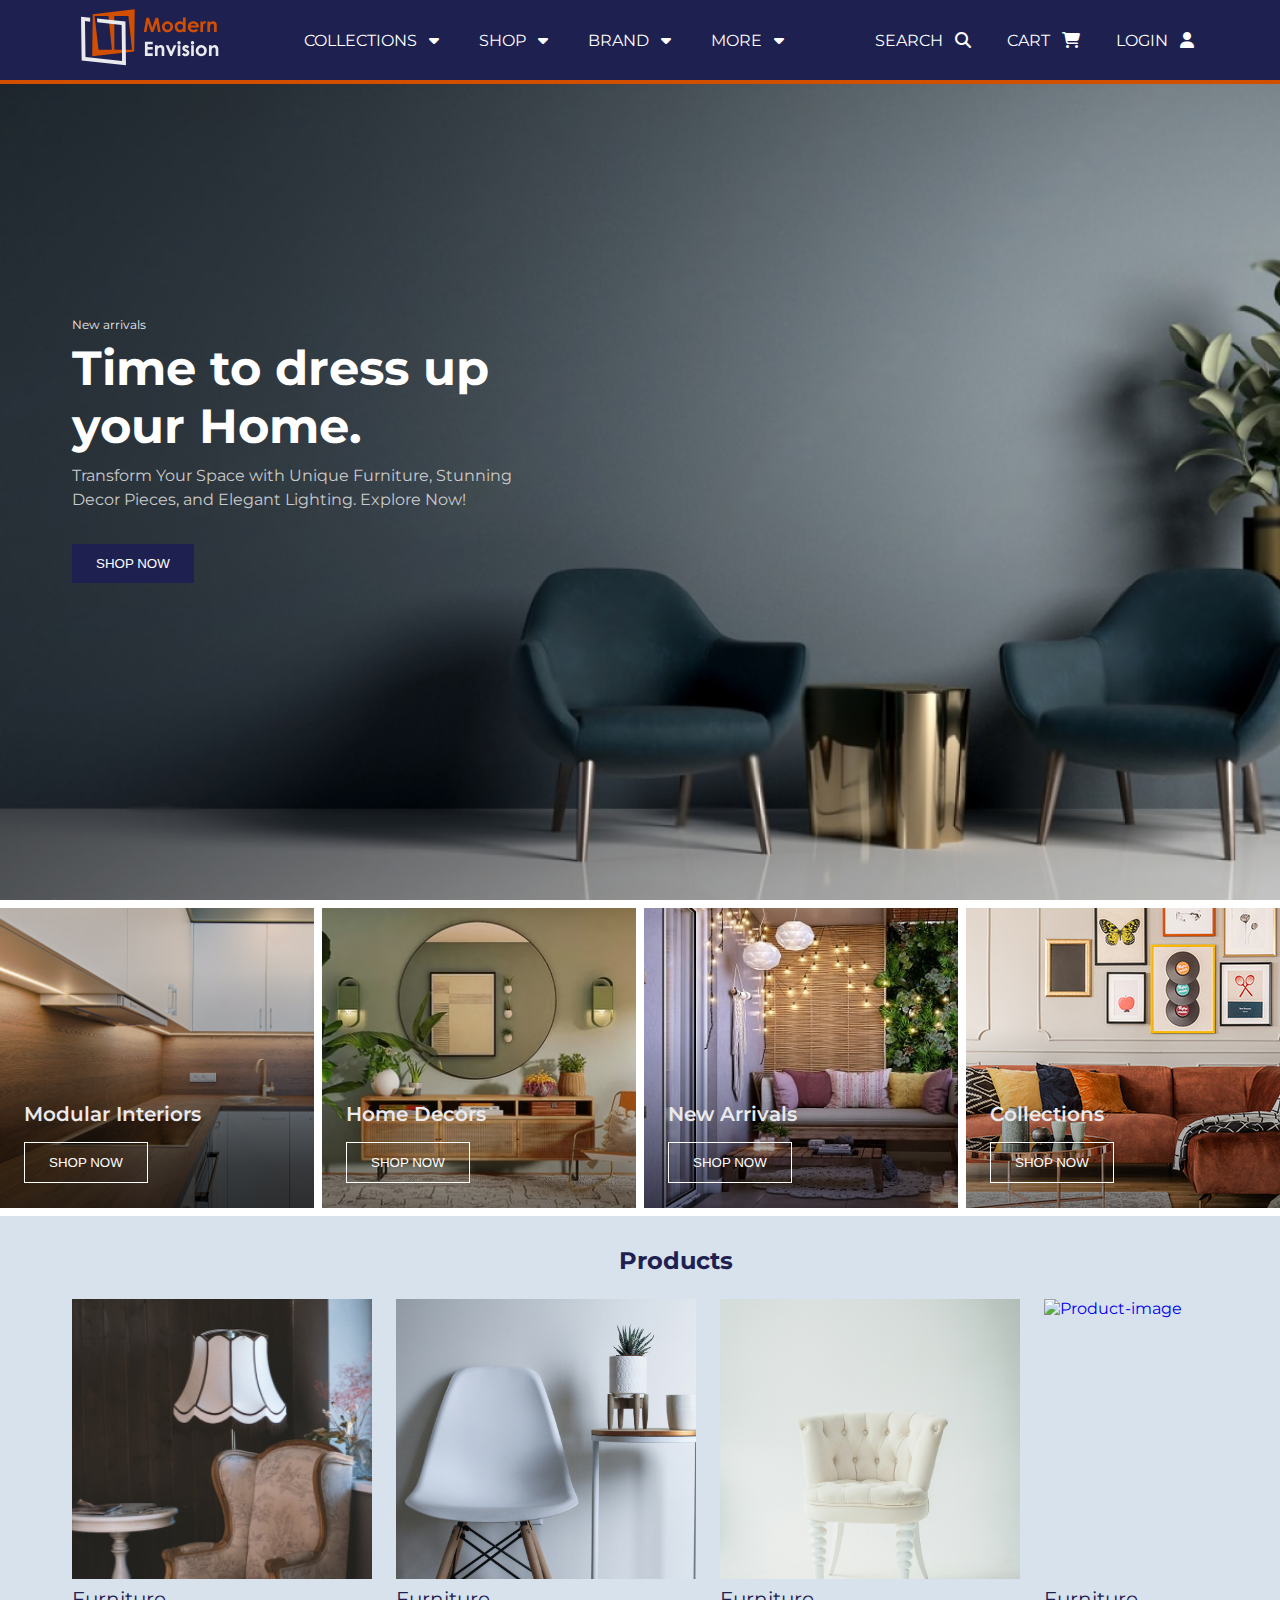
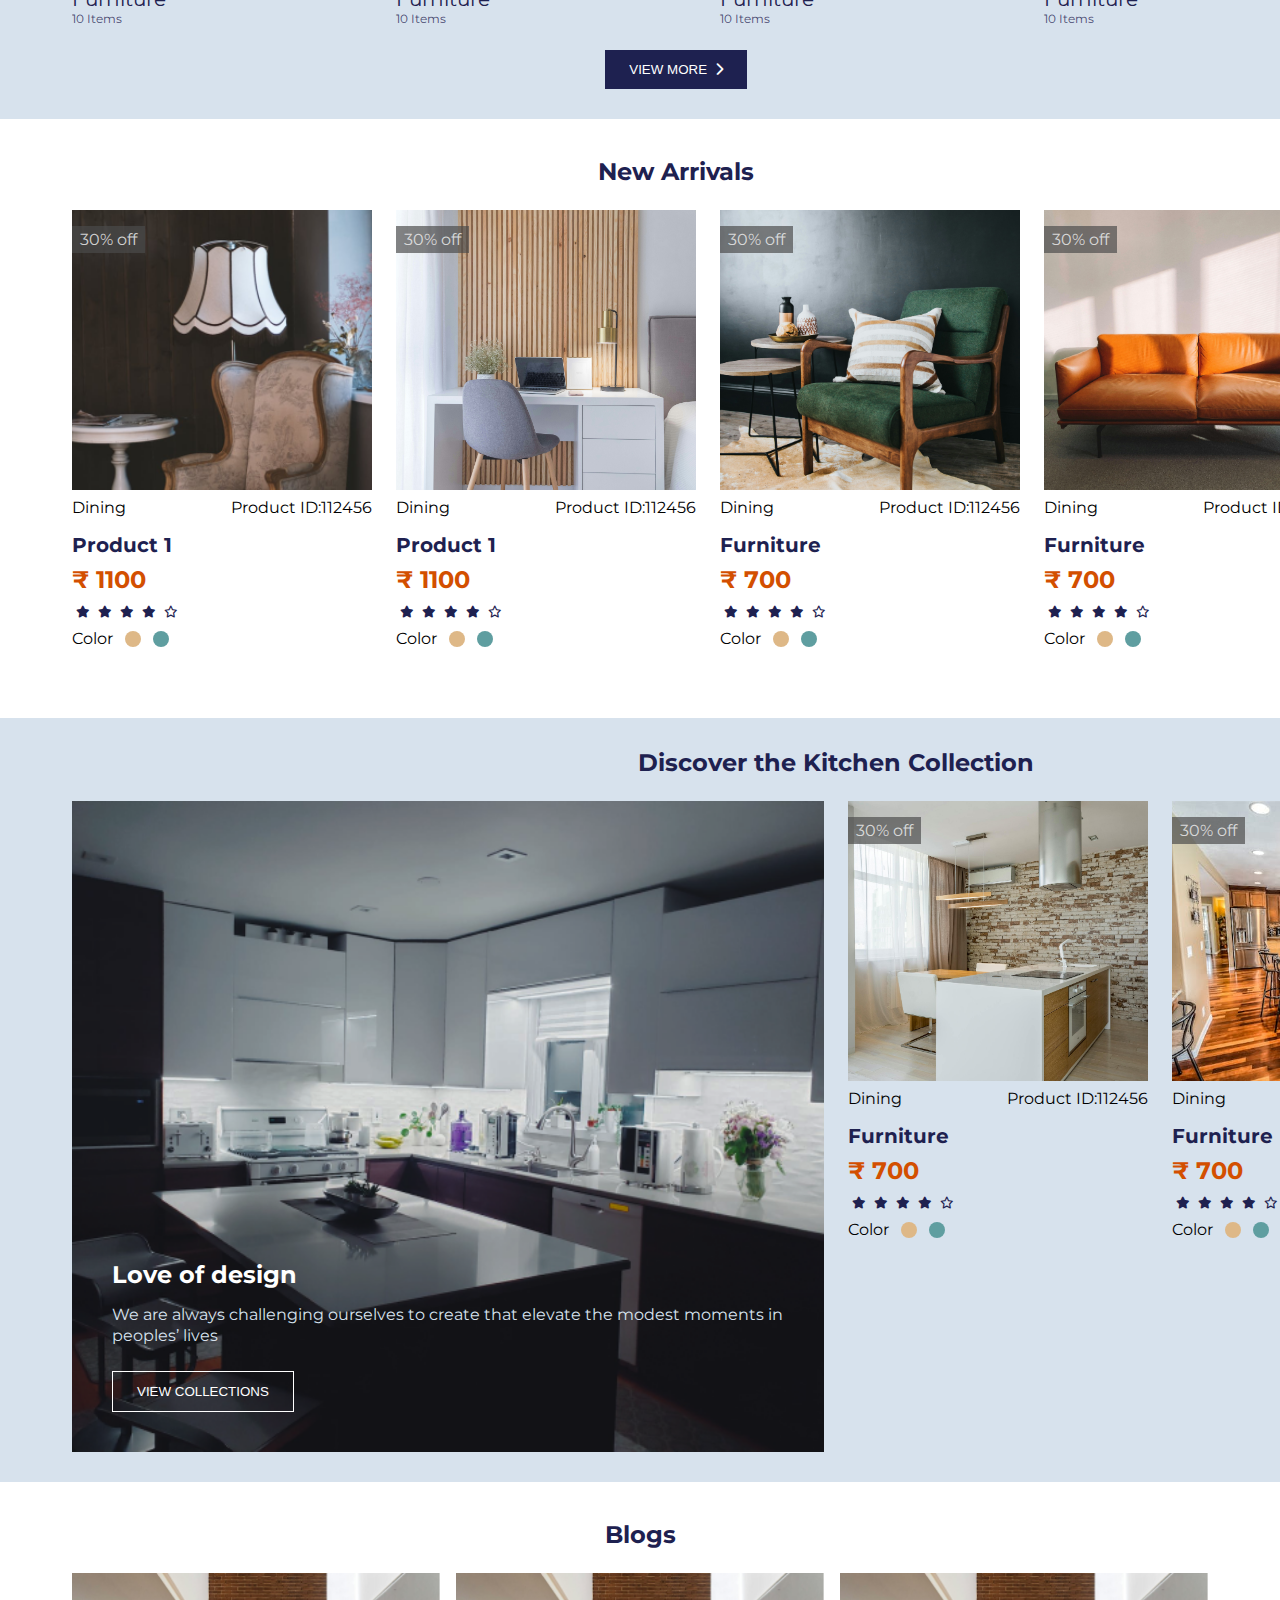
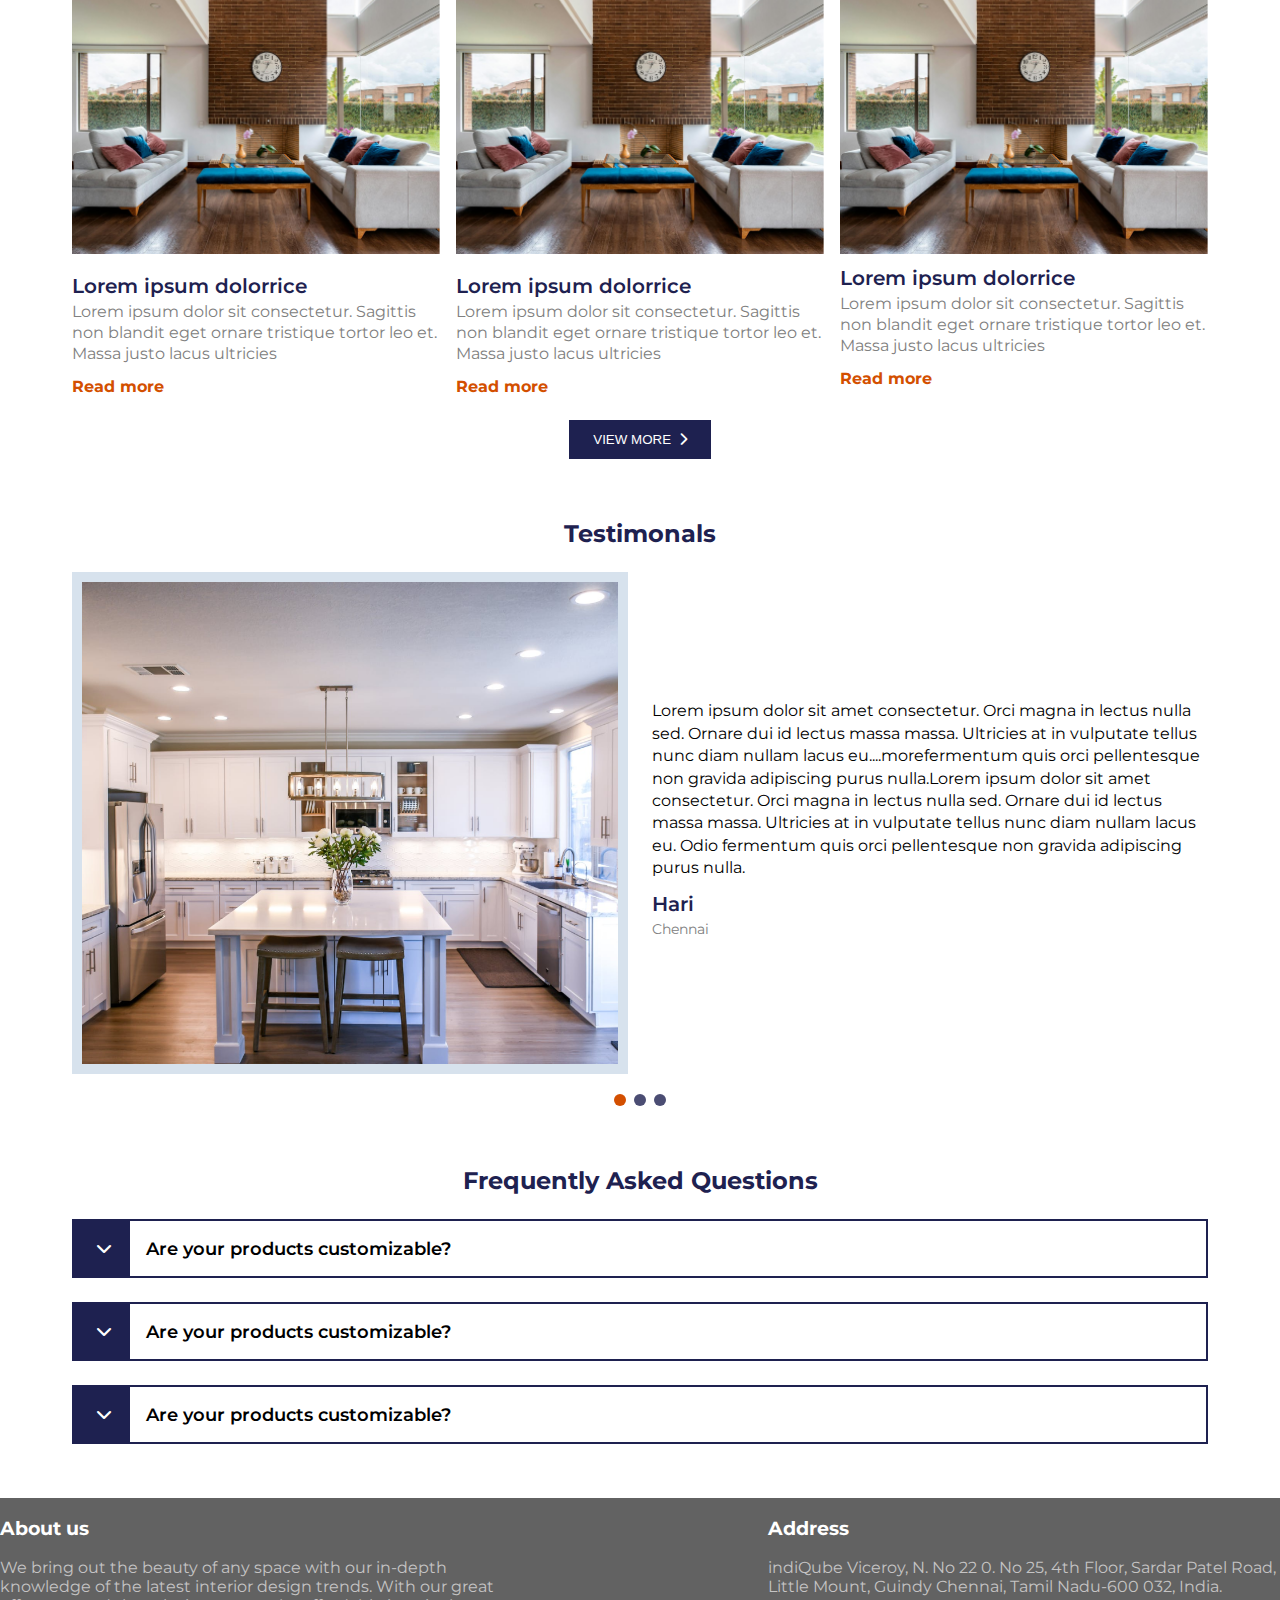
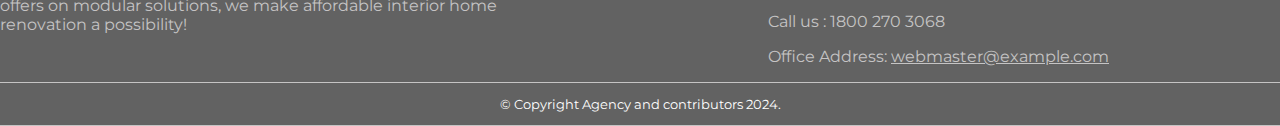
==== commit 28639d1d: "Add files via upload" ====
--- a/index.html
+++ b/index.html
@@ -4,8 +4,9 @@
     <meta charset="UTF-8">
     <meta name="viewport" content="width=device-width, initial-scale=1.0">
     <title>Modern Envision eCommerce</title>
-    <link rel="stylesheet" href="style.css">
-    <link rel="stylesheet" href="responive.css">
+    <link rel="stylesheet" href="css/style.css">
+    <link rel="stylesheet" href="css/responive.css">
+    <link rel="stylesheet" href="css/swiper-bundle.min.css">
     <link rel="stylesheet" href="https://cdnjs.cloudflare.com/ajax/libs/font-awesome/6.5.1/css/all.min.css" />
     <link rel="preconnect" href="https://fonts.googleapis.com">
     <link rel="preconnect" href="https://fonts.gstatic.com" crossorigin>
@@ -96,6 +97,7 @@
     <!--start of collection-->
     <section class="collection">
         <div class="collection-card1">
+            <div class="bg-gradient"></div>
             <img src="Images/collection1.png" alt="collection-image" class="collection-image">
             <div class="collection-container">
                 <div class="collection-name">Modular Interiors</div>
@@ -103,21 +105,24 @@
             </div>
         </div>
         <div class="collection-card2">
-            <img src="Images/collection1.png" alt="collection-image" class="collection-image">
+            <div class="bg-gradient"></div>
+            <img src="Images/collection2.png" alt="collection-image" class="collection-image">
             <div class="collection-container">
                 <div class="collection-name">Home Decors</div>
                 <button class="secondary-btn">SHOP NOW</button>
             </div>
         </div>
         <div class="collection-card3">
-            <img src="Images/collection1.png" alt="collection-image" class="collection-image">
+            <div class="bg-gradient"></div>
+            <img src="Images/collection3.png" alt="collection-image" class="collection-image">
             <div class="collection-container">
                 <div class="collection-name">New Arrivals</div>
                 <button class="secondary-btn">SHOP NOW</button>
             </div>
         </div>
         <div class="collection-card4">
-            <img src="Images/collection1.png" alt="collection-image" class="collection-image">
+            <div class="bg-gradient"></div>
+            <img src="Images/collection4.png" alt="collection-image" class="collection-image">
             <div class="collection-container">
                 <div class="collection-name">Collections</div>
                 <button class="secondary-btn">SHOP NOW</button>
@@ -143,42 +148,42 @@
             </a>
             <a class="products-card" href="#">
                 <div class="product-image-wrapper">
-                    <img src="Images/Product-image.png" alt="Product-image" class="product-image">
+                    <img src="Images/Product-image4.jpg" alt="Product-image" class="product-image">
                 </div>
                 <p class="product-name">Furniture</p>
                 <p class="No-of-product">10 Items</p>
             </a>
             <a class="products-card" href="#">
                 <div class="product-image-wrapper">
-                    <img src="Images/Product-image.png" alt="Product-image" class="product-image">
+                    <img src="Images/Product-image2.jpg" alt="Product-image" class="product-image">
                 </div>
                 <p class="product-name">Furniture</p>
                 <p class="No-of-product">10 Items</p>
             </a>
             <a class="products-card" href="#">
                 <div class="product-image-wrapper">
-                    <img src="Images/Product-image.png" alt="Product-image" class="product-image">
+                    <img src="Images/Product-image3.jpg" alt="Product-image" class="product-image">
                 </div>
                 <p class="product-name">Furniture</p>
                 <p class="No-of-product">10 Items</p>
             </a>
             <a class="products-card" href="#">
                 <div class="product-image-wrapper">
-                    <img src="Images/Product-image.png" alt="Product-image" class="product-image">
+                    <img src="Images/Product-image5.jpg" alt="Product-image" class="product-image">
                 </div>
                 <p class="product-name">Furniture</p>
                 <p class="No-of-product">10 Items</p>
             </a>
             <a class="products-card" href="#">
                 <div class="product-image-wrapper">
-                    <img src="Images/Product-image.png" alt="Product-image" class="product-image">
+                    <img src="Images/Product-image6.jpg" alt="Product-image" class="product-image">
                 </div>
                 <p class="product-name">Furniture</p>
                 <p class="No-of-product">10 Items</p>
             </a>
             <a class="products-card" href="#">
                 <div class="product-image-wrapper">
-                    <img src="Images/Product-image.png" alt="Product-image" class="product-image">
+                    <img src="Images/Product-image7.jpg" alt="Product-image" class="product-image">
                 </div>
                 <p class="product-name">Furniture</p>
                 <p class="No-of-product">10 Items</p>
@@ -219,7 +224,7 @@
                     <i class="fa-regular fa-star fa-xs" id="star"></i>
                 </div>
                 <div class="product-color-container">
-                    <p class="product-color">color </p>
+                    <p class="product-color">Color </p>
                     <div class="prod_color"></div>
                     <div class="prod_color"></div>    
 
@@ -228,7 +233,7 @@
             <!--product card-->
             <div class="products-card-new-arrivals" id="prod-0001">
                 <div class="product-image-wrapper">
-                    <img src="Images/Product-image.png" alt="Product-image" class="product-image">
+                    <img src="Images/Product-image10.jpg" alt="Product-image" class="product-image">
                     <div class="product-offer">30% off</div>
                     <!--<div class="add-to-cart-container">
                         <button class="secondary-btn">Add to card</button>
@@ -248,7 +253,7 @@
                     <i class="fa-regular fa-star fa-xs" id="star"></i>
                 </div>
                 <div class="product-color-container">
-                    <p class="product-color">color </p>
+                    <p class="product-color">Color </p>
                     <div class="prod_color"></div>
                     <div class="prod_color"></div>    
 
@@ -257,7 +262,7 @@
             <!--product card-->
             <div class="products-card-new-arrivals">
                 <div class="product-image-wrapper">
-                    <img src="Images/Product-image.png" alt="Product-image" class="product-image">
+                    <img src="Images/Product-image11.jpg" alt="Product-image" class="product-image">
                     <div class="product-offer">30% off</div>
                     <!--<div class="add-to-cart-container">
                         <button class="secondary-btn">Add to card</button>
@@ -277,7 +282,7 @@
                     <i class="fa-regular fa-star fa-xs" id="star"></i>
                 </div>
                 <div class="product-color-container">
-                    <p class="product-color">color </p>
+                    <p class="product-color">Color </p>
                     <div class="prod_color"></div>
                     <div class="prod_color"></div>    
 
@@ -286,7 +291,7 @@
             <!--product card-->
             <div class="products-card-new-arrivals" >
                 <div class="product-image-wrapper">
-                    <img src="Images/Product-image.png" alt="Product-image" class="product-image">
+                    <img src="Images/Product-image12.jpg" alt="Product-image" class="product-image">
                     <div class="product-offer">30% off</div>
                     <!--<div class="add-to-cart-container">
                         <button class="secondary-btn">Add to card</button>
@@ -306,7 +311,7 @@
                     <i class="fa-regular fa-star fa-xs" id="star"></i>
                 </div>
                 <div class="product-color-container">
-                    <p class="product-color">color </p>
+                    <p class="product-color">Color </p>
                     <div class="prod_color"></div>
                     <div class="prod_color"></div>    
 
@@ -315,7 +320,7 @@
             <!--product card-->
             <div class="products-card-new-arrivals" >
                 <div class="product-image-wrapper">
-                    <img src="Images/Product-image.png" alt="Product-image" class="product-image">
+                    <img src="Images/Product-image13.jpg" alt="Product-image" class="product-image">
                     <div class="product-offer">30% off</div>
                     <!--<div class="add-to-cart-container">
                         <button class="secondary-btn">Add to card</button>
@@ -335,7 +340,7 @@
                     <i class="fa-regular fa-star fa-xs" id="star"></i>
                 </div>
                 <div class="product-color-container">
-                    <p class="product-color">color </p>
+                    <p class="product-color">Color </p>
                     <div class="prod_color"></div>
                     <div class="prod_color"></div>    
 
@@ -344,7 +349,7 @@
             <!--product card-->
             <div class="products-card-new-arrivals" >
                 <div class="product-image-wrapper">
-                    <img src="Images/Product-image.png" alt="Product-image" class="product-image">
+                    <img src="Images/Product-image14.jpg" alt="Product-image" class="product-image">
                     <div class="product-offer">30% off</div>
                     <!--<div class="add-to-cart-container">
                         <button class="secondary-btn">Add to card</button>
@@ -364,7 +369,7 @@
                     <i class="fa-regular fa-star fa-xs" id="star"></i>
                 </div>
                 <div class="product-color-container">
-                    <p class="product-color">color </p>
+                    <p class="product-color">Color </p>
                     <div class="prod_color"></div>
                     <div class="prod_color"></div>    
 
@@ -392,7 +397,7 @@
                     <div class="products-wrapper">
                         <div class="products-card-new-arrivals" >
                             <div class="product-image-wrapper">
-                                <img src="Images/Product-image.png" alt="Product-image" class="product-image">
+                                <img src="Images/Product-image20.jpg" alt="Product-image" class="product-image">
                                 <div class="product-offer">30% off</div>
                                 <!--<div class="add-to-cart-container">
                                     <button class="secondary-btn">Add to card</button>
@@ -412,7 +417,7 @@
                                 <i class="fa-regular fa-star fa-xs" id="star"></i>
                             </div>
                             <div class="product-color-container">
-                                <p class="product-color">color </p>
+                                <p class="product-color">Color </p>
                                 <div class="prod_color"></div>
                                 <div class="prod_color"></div>    
             
@@ -421,7 +426,7 @@
 
                         <div class="products-card-new-arrivals" >
                             <div class="product-image-wrapper">
-                                <img src="Images/Product-image.png" alt="Product-image" class="product-image">
+                                <img src="Images/Product-image21.jpg" alt="Product-image" class="product-image">
                                 <div class="product-offer">30% off</div>
                                 <!--<div class="add-to-cart-container">
                                     <button class="secondary-btn">Add to card</button>
@@ -441,7 +446,7 @@
                                 <i class="fa-regular fa-star fa-xs" id="star"></i>
                             </div>
                             <div class="product-color-container">
-                                <p class="product-color">color </p>
+                                <p class="product-color">Color </p>
                                 <div class="prod_color"></div>
                                 <div class="prod_color"></div>    
             
@@ -450,7 +455,7 @@
 
                         <div class="products-card-new-arrivals" >
                             <div class="product-image-wrapper">
-                                <img src="Images/Product-image.png" alt="Product-image" class="product-image">
+                                <img src="Images/Product-image22.jpg" alt="Product-image" class="product-image">
                                 <div class="product-offer">30% off</div>
                                 <!--<div class="add-to-cart-container">
                                     <button class="secondary-btn">Add to card</button>
@@ -470,7 +475,7 @@
                                 <i class="fa-regular fa-star fa-xs" id="star"></i>
                             </div>
                             <div class="product-color-container">
-                                <p class="product-color">color </p>
+                                <p class="product-color">Color </p>
                                 <div class="prod_color"></div>
                                 <div class="prod_color"></div>    
             
@@ -612,10 +617,10 @@
             <p>We bring out the beauty of any space with our in-depth knowledge of the latest interior design trends. With our great offers on modular solutions, we make affordable interior home renovation a possibility!</p>
         </div>
         <div class="container">
-            <h3>About us</h3>
+            <h3>Address</h3>
             <p>indiQube Viceroy, N. No 22 0. No 25, 4th Floor, Sardar Patel Road, Little Mount, Guindy Chennai, Tamil Nadu-600 032, India. </p>
             <p>Call us : <span>1800 270 3068</span></p>
-            <p>Office Address: <a href="mailto:talktous@magickhome.com">webmaster@example.com</a></p>
+            <p>Office Address:  <a href="mailto:talktous@magickhome.com">webmaster@example.com</a></p>
             
         </div>
 
@@ -626,6 +631,7 @@
         <p>© Copyright Agency and contributors 2024.</p>
     </section>
     
-    <script src="script.js"></script>
+    <script src="js/script.js"></script>
+    <script src="js/swiper-bundle.min.js"></script>
 </body>
 </html>--- a/css/style.css
+++ b/css/style.css
@@ -0,0 +1,781 @@
+body{
+    font-family: "Montserrat", sans-serif;
+    margin: 0;
+
+}
+section{
+    overflow: hidden;
+   
+}
+a{
+    text-decoration: none;
+}
+
+i{
+    padding-left: 4px;
+}
+header{
+    display: flex;
+    background-color: #1E2150;
+    color: #E9E9EE;
+    align-items: center;
+    justify-content: space-between;
+    position:fixed;
+    top: 0;
+    left: 0;
+    right: 0;
+    height: 80px;
+    padding: 0 72px 0 72px;
+    border-bottom: 3pt solid #D34F00;
+    z-index: 100;
+}
+.logo{
+    height: 64px;
+}
+
+.menu {
+    display: flex;
+}
+
+.menu-item{
+    display: flex;
+    padding: 8px 16px 8px 16px;
+    align-items: center;
+    color: white;
+}
+
+.menu-item:hover, .link-item:hover{
+    color: #D34F00;
+    font-weight: bold;
+}
+
+.menu-link{
+    padding: 8px;
+    text-decoration: none;
+}
+.link{
+    display: flex;
+}
+
+.link-item{
+    display: flex;
+    padding: 8px 14px 8px 14px;
+    align-items: center;
+    color: white;
+}
+
+
+.action-btn i{
+    font-size: 18px;
+}
+
+.action-btn ,.Nav_dropdown{
+    display: none;
+}
+
+.Nav_dropdown .active-nav{
+    position: absolute;
+    top: 0;
+    bottom: 0;
+    right: 0;
+    width: 336px;
+    height: 100vh;
+    display: flex;
+    flex-direction: column;
+    background-color:rgba(30, 33, 80, 1);
+    align-items: end;
+    padding: 24px 24px;
+}
+
+
+.Nav_dropdown .menu{
+    display: flex;
+    flex-direction: column;
+    padding: 8px 16px 8px 16px;
+    color: white;
+    width: 100%;
+}
+
+.Nav_dropdown .action-btn{
+    display: block;
+    float: right;
+}
+
+
+
+.hero{
+    width: 100%;
+    height: 100vh;
+    position: relative;
+    display: flex;
+    align-items: center;
+    
+}
+
+
+  
+.collection-image, .hero-image {
+    width: 100%;
+    height: 100%;
+    object-fit:cover;
+    background-repeat: no-repeat;
+    transition: scale .5s;
+}
+
+.collection-image:hover{
+    scale: 1.1;
+}
+
+
+.hero-wrapper{
+    position: absolute;
+    max-width: 35%; 
+    left:72px;
+
+}
+
+.hero-caption{
+    color: #E9E9EE;
+    font-size: 12px;
+    padding-bottom: 8px;
+}
+
+.hero-heading{
+    color:white;
+    font-size: 48px;
+    font-weight: bold;
+    line-height: 120%;
+    padding-bottom: 8px;
+    
+}
+
+.hero-subheading{
+    color: #cbcbcb;
+    font-size: 16px;
+    line-height: 150%
+
+    
+}
+
+.primary-btn{
+    background-color: #1E2150;
+    color: white;
+    padding: 12px 24px 12px 24px;
+    border-style: none;
+    cursor: pointer;
+    transition: scale 0.15s, background-color 0.15s;
+}
+
+.primary-btn:hover{
+    scale: 1.1;
+    background-color: #D34F00;;
+    
+}
+.hero-contant{
+    margin-bottom: 32px;
+}
+
+.collection{
+    display: flex;
+    margin: 0;
+    padding-top: 8px;
+    width: 100%;
+    height: 300px;
+    justify-content: space-between;
+    column-gap: 8px;
+    overflow: auto;
+    position: relative;
+}
+
+
+
+.collection::-webkit-scrollbar{
+    display: none;
+}
+.collection-card1, .collection-card2, .collection-card3, .collection-card4{
+    flex: 1;
+    height: 100%;
+    min-width: 260px;
+    max-width: auto;
+    position: relative;
+    overflow: hidden;
+}
+.bg-gradient{
+    position: absolute;
+    top: 0;
+    left: 0;
+    width: 100%;
+    height: 100%;
+    background: linear-gradient(to top, rgba(0,0,0,.5) 0%, rgba(255,255,255,0) 60%);
+}
+
+
+.collection-container{
+    position: absolute;
+    bottom: 0;
+    left: 0;
+    right: 0;
+    height: 30%;
+    padding: 0  24px 16px 24px;
+    
+}
+
+
+
+.collection-name{
+    color: #E9E9EE;
+    font-size: 20px;
+    font-weight: 600;
+    margin-bottom: 16px;
+    
+}
+.secondary-btn{
+    background-color: transparent;
+    color: white;
+    border: 1px solid white;
+    padding: 12px 24px 12px 24px;
+    cursor: pointer;
+    transition: scale 0.15s, background-color 0.15s;
+}
+
+.secondary-btn:hover{
+    background-color: rgba(0, 0, 0, .5);
+    scale: 1.1;
+}
+
+.products, .New-arrivals, .blogs-section{
+    display: flex;
+    margin: 0;
+    margin-top: 8px;
+    padding: 30px 0px 30px 72px;
+    width: auto;
+    column-gap: 8px;
+    flex-direction: column;
+    background-color: #D7E2ED;
+    
+    
+}
+.New-arrivals{
+    background-color: white;
+}
+
+.blogs-section, .testimonals-section{
+    background-color: white;
+    padding: 30px 72px 30px 72px;
+    display: flex;
+    flex-direction: column;
+    align-items: center;
+    
+}
+
+.faq, footer{
+    padding: 30px 72px 30px 72px;
+
+}
+
+
+.section-heading{
+    color: #1E2150;
+    font-weight: bold;
+    font-size: 24px;
+    text-align: center;
+    margin-bottom: 24px;
+}
+
+.products-wrapper{
+    position: relative;
+    margin-bottom: 24px;
+    display: flex;
+    column-gap: 24px;
+    overflow: auto;
+}
+.products-wrapper::-webkit-scrollbar{
+    display: none;
+}
+.products-card{
+    width: 300px;
+    display: flex;
+    flex-direction: column;
+
+}
+.products-card-new-arrivals{
+    width: 300px;
+    display: flex;
+    flex-direction: column;
+}
+
+.product-image-wrapper{
+    overflow: hidden;
+    display: flex;
+    position: relative;
+    cursor: pointer;
+}
+
+.product-image{
+    object-fit: cover;
+    overflow: hidden;
+    transition: scale .5s;
+    width: 300px;
+    height: 280px;
+}
+.product-image:hover{
+    scale: 1.1;
+}
+
+.product-offer{
+    position:absolute;
+    left: 0;
+    top: 16px;
+    background-color: rgba(75, 75, 75, 0.681);
+    padding: 4px 8px 4px 8px;
+    color: rgba(235, 235, 235, 0.864);
+}
+/*
+.product-image-wrapper .add-to-cart-container{
+    position: absolute;
+    left: 0;
+    right: 0;
+    bottom: 0;
+    top:  0;
+    display: flex;
+    justify-content: center;
+    align-items: center;
+    opacity: 0;
+    
+}*/
+
+
+.products-card p, .products-card-new-arrivals p{
+    margin: 0px;
+    text-decoration: none;
+
+    
+}
+
+.product-name{
+    color: #1E2150;
+    font-size: 20px;
+    margin-bottom: 8px;
+    margin-top: 8px !important;
+    margin-left: 0px !important;
+    
+}
+.No-of-product{
+    color: rgba(30, 33, 80, .8);
+    font-size: 12px;
+    margin-bottom: 8px;
+}
+.section-btn-container{
+    display: flex;
+    justify-content: space-around;
+}
+
+.product-id{
+    display: flex;
+    justify-content: space-between;
+    margin-bottom: 8px;
+    margin-top: 8px;
+}
+
+.products-card-new-arrivals .product-name{
+    font-weight: bold;
+    margin-bottom: 8px;
+    
+}
+
+.product-rating{
+    margin-bottom: 8px;
+    color: #1E2150;
+}
+
+
+.product-price{
+    color: #D34F00;
+    font-weight: bold;
+    font-size: 24px;
+    padding-bottom: 8px;
+}
+
+.product-color-container{
+    display:flex;
+    justify-content: left;
+    column-gap: 12px;
+    align-items: center;
+    margin-bottom: 8px;
+
+}
+
+.prod_color{
+    width: 16px;
+    height: 16px;
+    border-radius: 50%;
+    cursor: pointer;
+}
+
+.prod_color:nth-of-type(1){
+    background-color: burlywood;
+}
+.prod_color:nth-of-type(2){
+    background-color: cadetblue;
+}
+
+.active-color{
+    outline: 2px solid #1E2150;
+    outline-offset: 3px;
+
+}
+label{
+    display: inline-block;
+    width: 16px;
+    height: 16px;
+    border-radius: 50%;
+    cursor: pointer;
+}
+label:nth-of-type(1) {
+    background-color: burlywood;
+}
+label:nth-of-type(2){
+    background-color: cadetblue;
+}
+
+
+[type=radio]:checked + label{
+    border-spacing: 2px;
+    outline: 1.5pt solid #1E2150;
+    outline-offset: 2pt;
+
+}
+
+.custom-checkbox{
+    position: relative;
+    display: flex;
+    align-items: center;
+    justify-content: center;
+
+}
+.checkmark {
+    position: absolute;
+    height: 20px;
+    width: 20px;
+    border: 1.5px solid black;
+    border-radius: 50%;
+    opacity: 0;
+    cursor: pointer;
+    z-index: 10;
+}
+
+.color1{
+    border-style: none;
+    background-color: burlywood;
+    border-radius: 50%;
+    width: 16px;
+    height: 16px;
+    cursor: pointer;
+}
+
+.color2{
+    position: relative;
+    background-color: rgb(95, 221, 179);
+    border-radius: 50%;
+    width: 16px;
+    height: 16px;
+    cursor: pointer;
+    z-index: 10;
+}
+
+.selected_color{
+    border-spacing: 2px;
+    outline: 2pt solid #1E2150;
+    outline-offset: 2pt;
+}
+
+
+
+/*new-Collection*/
+
+.New-collection{
+    display: flex;
+    margin: 0;
+    margin-top: 8px;
+    padding: 30px 0px 30px 72px;
+    width: auto;
+    column-gap: 8px;
+    flex-direction: row;
+    background-color: #D7E2ED;
+    
+}
+
+
+.New-collection-container{
+    position: relative;
+    display: flex;
+    gap: 24px;
+    flex-direction: row;
+}
+.collection-ad{
+    flex: 50%;
+    width: 100%;
+    display: flex;
+    flex-direction: column;
+    position: relative;
+
+}
+
+.collection-products-wrapper{
+    flex: 50%;
+    
+    overflow: hidden;
+}
+
+.collection-ad-contant{
+    position: absolute;
+    z-index: 2;
+    padding: 40px;
+    bottom: 0;
+    
+ 
+}
+.collection-ad-image{
+    z-index: 1;
+    
+}
+
+.collection-ad-heading{
+    color:white;
+    font-weight: bold;
+    font-size: 24px;
+    margin-bottom: 8px;
+}
+
+.collection-ad-paragraph{
+    color:#D7E2ED;
+    font-size: 16px;
+    line-height: 130%;
+    margin-bottom: 24px;
+    text-wrap: wrap;
+}
+
+/*start of blogs*/
+
+.blogs-container{
+    display: flex;
+    column-gap: 16px;
+    overflow: auto;
+    margin-bottom: 24px;
+    max-width: 100%;
+}
+.blogs-container::-webkit-scrollbar{
+    display: none;
+}
+
+.blogs{
+    min-width: 320px;
+}
+
+.blogs-img{
+    width: 100%;
+    margin-bottom: 8px;
+}
+.bloger-name, .user-name{
+    margin: 0px;
+    font-weight: 600;
+    color: #1E2150;
+    font-size: 20px;
+    margin-bottom: 4px;
+}
+
+.bloger-story{
+    margin: 0px;
+    color: gray;
+    font-size: 16px;
+    line-height: 130%;
+    margin-bottom: 12px;
+    
+}
+
+.pagination-container{
+    position: static;
+    height: 12px;
+    width: fit-content;
+    /* Auto layout */
+    display: flex;
+    flex-direction: row;
+    align-items: center;
+    gap: 8px;
+    padding-top: 16px;
+    
+}
+
+.pagination-container .page{
+    background-color: #4B4D73;
+    width: 12px;
+    height: 12px;
+    border-radius: 50%;
+    cursor: pointer;
+    transition: background-color .8s ease-in-out;
+}
+
+.pagination-container .active{
+    background-color: #D34F00;
+}
+
+.tertiary-btn{
+    color: #D34F00;
+    margin: 0px;
+    font-size: 16px;
+    font-weight: bold;
+    cursor: pointer;
+}
+
+
+/*testminols start*/
+
+.testimonals-container{
+  display: flex;
+  gap: 24px;
+  flex-direction: row;
+}
+
+.testimonals--wrapper-left{
+    flex: 50%;
+    width: 100%;
+
+}
+.testimonals--wrapper-left img{
+    box-sizing: border-box;
+    border: 10px solid #D7E2ED;
+}
+ 
+.testimonals-image{
+    background-color: #D7E2ED;    
+    width: 100%;
+}
+
+.testimonals--wrapper-right{
+    flex: 50%;
+    width: 100%;
+    display: flex;
+    flex-direction: column;
+    justify-content: center;
+}
+.user-location{
+    color: gray;
+    font-size: 10px;
+    margin: 0;
+}
+.user-location{
+    margin: 0px;
+    color: gray;
+    font-size: 14px;
+    margin-bottom: 12px;
+}
+.user-strory{
+    margin: 0px;
+    font-size: 16px;
+    line-height: 140%;
+    margin-bottom: 12px;
+    
+    
+}
+
+
+.faq-container {
+    border: rgba(30, 33, 80, 1);
+    border-width: 2px;
+    border-style: solid;
+    display: flex;
+    flex-direction: column;
+    cursor: pointer;
+    margin-bottom: 24px;
+}
+
+
+
+.accorden_head{
+    display: flex;
+}
+.acord_icon i{
+    color: white;
+}
+.acord_icon{
+    background-color: #1E2150;
+    display: inline;
+    padding: 18px 18px;
+    align-content: center;    
+}
+.acord_question{
+    background-color: transparent;
+    padding: 8px 16px 8px 16px;
+    display: flex;
+    align-items: center;
+    justify-content: center;
+    font-size: 18px;
+    font-weight: 600;
+}
+
+.faq_answer p{
+    margin-left: 16px;
+    
+}
+
+.faq-container .faq_answer{
+    height: 0;
+    overflow: hidden;
+    transition: height .8s ease;
+    
+}
+
+.faq-container.active .faq_answer{
+    background-color: #f1f7fc;
+    height: 150px;
+    overflow: scroll;
+    overflow-x: hidden;
+}
+
+
+.faq-container.active i{
+    transform: rotate(180deg);
+}
+
+i {
+    transition: transform 0.5s ease;
+}
+
+
+html::-webkit-scrollbar-track{
+    background: #D34F00;
+    border-bottom: 2px;
+}
+
+html::-webkit-scrollbar-track{
+    background: #1E2150;
+}
+
+.footer, .copyright{
+    background-color: #626262;
+    color: white;
+    display: flex;
+    flex-direction: row;
+    justify-content: space-between;
+    border-bottom: #c5c4c4 solid 1px;
+}
+
+
+.footer .container{
+    max-width: 40%;
+}
+
+
+.footer .container p{
+    color: #c5c4c4;
+}
+
+.footer .container p a{
+    color: #c5c4c4;
+    text-decoration: underline;
+}
+
+.copyright, .copyright p{
+    justify-content: center;
+    font-size: small;
+}
--- a/css/responive.css
+++ b/css/responive.css
@@ -0,0 +1,355 @@
+
+/*extra large device*/
+@media (max-width: 1440px){
+  
+}
+/*large display, laptop*/
+@media (min-width: 1280px) and (max-width: 1439px){
+
+}
+
+/* taplet*/
+@media (min-width: 781px) and (max-width: 1279px){
+    .nav{
+        padding: 0 72px 0 72px;
+    }
+
+    .logo-link img{
+        height: 48px;
+    }
+    header .menu{
+        display: none;
+    }
+    header .link{
+        align-items: center;
+    }
+    
+    header .link .action-btn{
+        padding-left: 14px;
+    }
+
+    header .action-btn{
+        display: inline-block;
+    }
+
+    .hero-wrapper {
+        position: absolute;
+        left: 120px;
+        right: 120px;
+        max-width: 80%;
+        display: flex;
+        flex-direction: column;
+        align-items: center;
+    }
+    .hero-contant div{
+        display: flex;
+        flex-direction: column;
+        align-items: center;
+        text-align: center;
+    }
+
+    .footer {
+        padding-left: 72px;
+        padding-right: 72px;
+        
+    }
+   
+
+    .faq {
+        padding-left: 72px;
+        padding-right: 72px;
+    }
+    
+
+    
+
+}
+
+/*taplet, mobile-landscape*/
+@media (min-width: 481px) and (max-width: 780px){
+    .nav{
+        padding: 0 24px 0 24px;
+    }
+    .logo-link img{
+        height: 48px;
+    }
+    header .menu{
+        display: none;
+    }
+    header .link{
+        align-items: center;
+    }
+    
+    .nav .link .link-item div{
+        display: none;
+    }
+    header .link .action-btn{
+        padding-left: 14px;
+    }
+
+    header .action-btn{
+        display: inline-block;
+    }
+
+    .hero-wrapper {
+        position: absolute;
+        left: 24px;
+        right: 24px;
+        max-width: 100%;
+        display: flex;
+        flex-direction: column;
+        align-items: center;
+    }
+    .hero-contant div{
+        display: flex;
+        flex-direction: column;
+        align-items: center;
+        text-align: center;
+    }
+
+    .collection-card1, .collection-card2, .collection-card3, .collection-card4 {
+        max-width: 50dvw;
+    }
+    .footer {
+        padding-left: 24px;
+        padding-right: 24px;
+        flex-direction: column;
+    }
+    .footer .container {
+        max-width: 100%;
+    }
+
+    .faq {
+        padding-left: 24px;
+        padding-right: 24px;
+    }
+    
+}
+
+
+/*mobile-portarit*/
+@media (max-width: 480px){
+    .nav{
+        padding: 0 16px 0 16px;
+    }
+    .logo-link img{
+        height: 48px;
+    }
+    header .menu{
+        display: none;
+    }
+    header .link{
+        align-items: center;
+    }
+    
+    .nav .link .link-item div{
+        display: none;
+    }
+    
+    header .link .action-btn{
+        padding-left: 14px;
+    }
+
+    .nav .link .link-item:nth-child(3){
+        display: none;
+    }
+
+    header .action-btn{
+        display: inline-block;
+    }
+
+    .hero-wrapper {
+        position: absolute;
+        left: 24px;
+        right: 24px;
+        max-width: 100%;
+        display: flex;
+        flex-direction: column;
+        align-items: center;
+    }
+    .hero-contant div{
+        display: flex;
+        flex-direction: column;
+        align-items: center;
+        text-align: center;
+    }
+
+    .hero-caption{
+        color: #E9E9EE;
+        font-size: 12px;
+        padding-bottom: 8px;
+    }
+    
+    .hero-heading{
+        color:white;
+        font-size: 32px;
+        font-weight: bold;
+        line-height: 120%;
+        padding-bottom: 8px;
+        
+    }
+    
+    .hero-subheading{
+        color: white;
+        font-size: 16px;
+        line-height: 150%
+    }
+  
+
+    .products-wrapper {
+        position: relative;
+        margin-bottom: 24px;
+        display: flex;
+        column-gap: 16px;
+        overflow: auto;
+    }
+
+    .products-card, .products-card-new-arrivals{
+        width: 180px;
+    }
+    .product-image{
+        width: 180px;
+        height: 160px;
+    }
+
+    .product-id div {
+        font-size: 12px;
+        margin-bottom: none;
+    }
+
+    .product-id {
+        display: flex;
+        justify-content: space-between;
+        margin-bottom: 4px;
+        margin-top: 8px;
+    }
+
+    .products-card-new-arrivals .product-name {
+        font-weight: bold;
+        margin: 4px 4px;
+        font-size: 18px;
+    }
+    .product-price{
+        font-size: 22px;
+    }
+
+    .product-rating{
+        margin-bottom: 8px;
+        color: #1E2150;
+    }
+    
+    .product-offer{
+        font-size: 12px;
+    }
+    .collection-card1, .collection-card2, .collection-card3, .collection-card4 {
+        flex: 1;
+        height: 100%;
+        min-width: 70dvw;
+        position: relative;
+        overflow: hidden;
+    }
+
+    .New-collection {
+        display: flex;
+        margin: 0;
+        margin-top: 8px;
+        padding: 30px 16px 30px 16px;
+        width: auto;
+        row-gap: 8px;
+        flex-direction: row;
+        background-color: #D7E2ED;
+    }
+
+    .New-collection-container {
+        position: relative;
+        display: flex;
+        flex-direction: column;
+        gap: 24px;
+    }
+
+    .collection-collection{
+        width: 100%;
+    }
+    .collection-ad-contant {
+        position: absolute;
+        z-index: 2;
+        padding: 20px;
+        height: fit-content;
+    }
+
+    .section-heading-container{
+        display: flex;
+        justify-content: center;
+    }
+
+    .collection-ad-paragraph {
+        display: none;
+    }
+
+    .products {
+        display: flex;
+        margin: 0;
+        margin-top: 8px;
+        padding: 24px 16px 24px 16px;
+        column-gap: 8px;
+        flex-direction: column;
+        background-color: #D7E2ED;
+    }
+    
+    .New-arrivals, .blogs-section {
+        display: flex;
+        margin: 0;
+        margin-top: 8px;
+        padding: 24px 16px 24px 16px;
+        column-gap: 8px;
+        flex-direction: column;
+    }
+    
+   
+
+    .collection-ad-heading {
+        color: white;
+        font-weight: bold;
+        font-size: 24px;
+        margin-bottom: 16px;
+    }
+
+    .blogs-section .blogs-container{
+        justify-content: center;
+    }
+    .blogs-section .blogs-container .blogs{
+        flex: 1;
+
+    }    
+      
+    
+    /* .blogs-section .blogs-container .blogs:nth-of-type(3),
+    .blogs-section .blogs-container .blogs:nth-of-type(2){
+        display: none;
+    } */
+
+    .testimonals-section{
+        padding: 24px 16px 24px 16px;
+
+    }
+    .testimonals-container{
+        flex-direction: column;
+        gap: 16px;
+    }
+    
+    .footer {
+        padding-left: 16px;
+        padding-right: 16px;
+        flex-direction: column;
+    }
+    .footer .container {
+        max-width: 100%;
+    }
+
+    .faq {
+        padding-left: 16px;
+        padding-right: 16px;
+    }
+    
+}
+   
